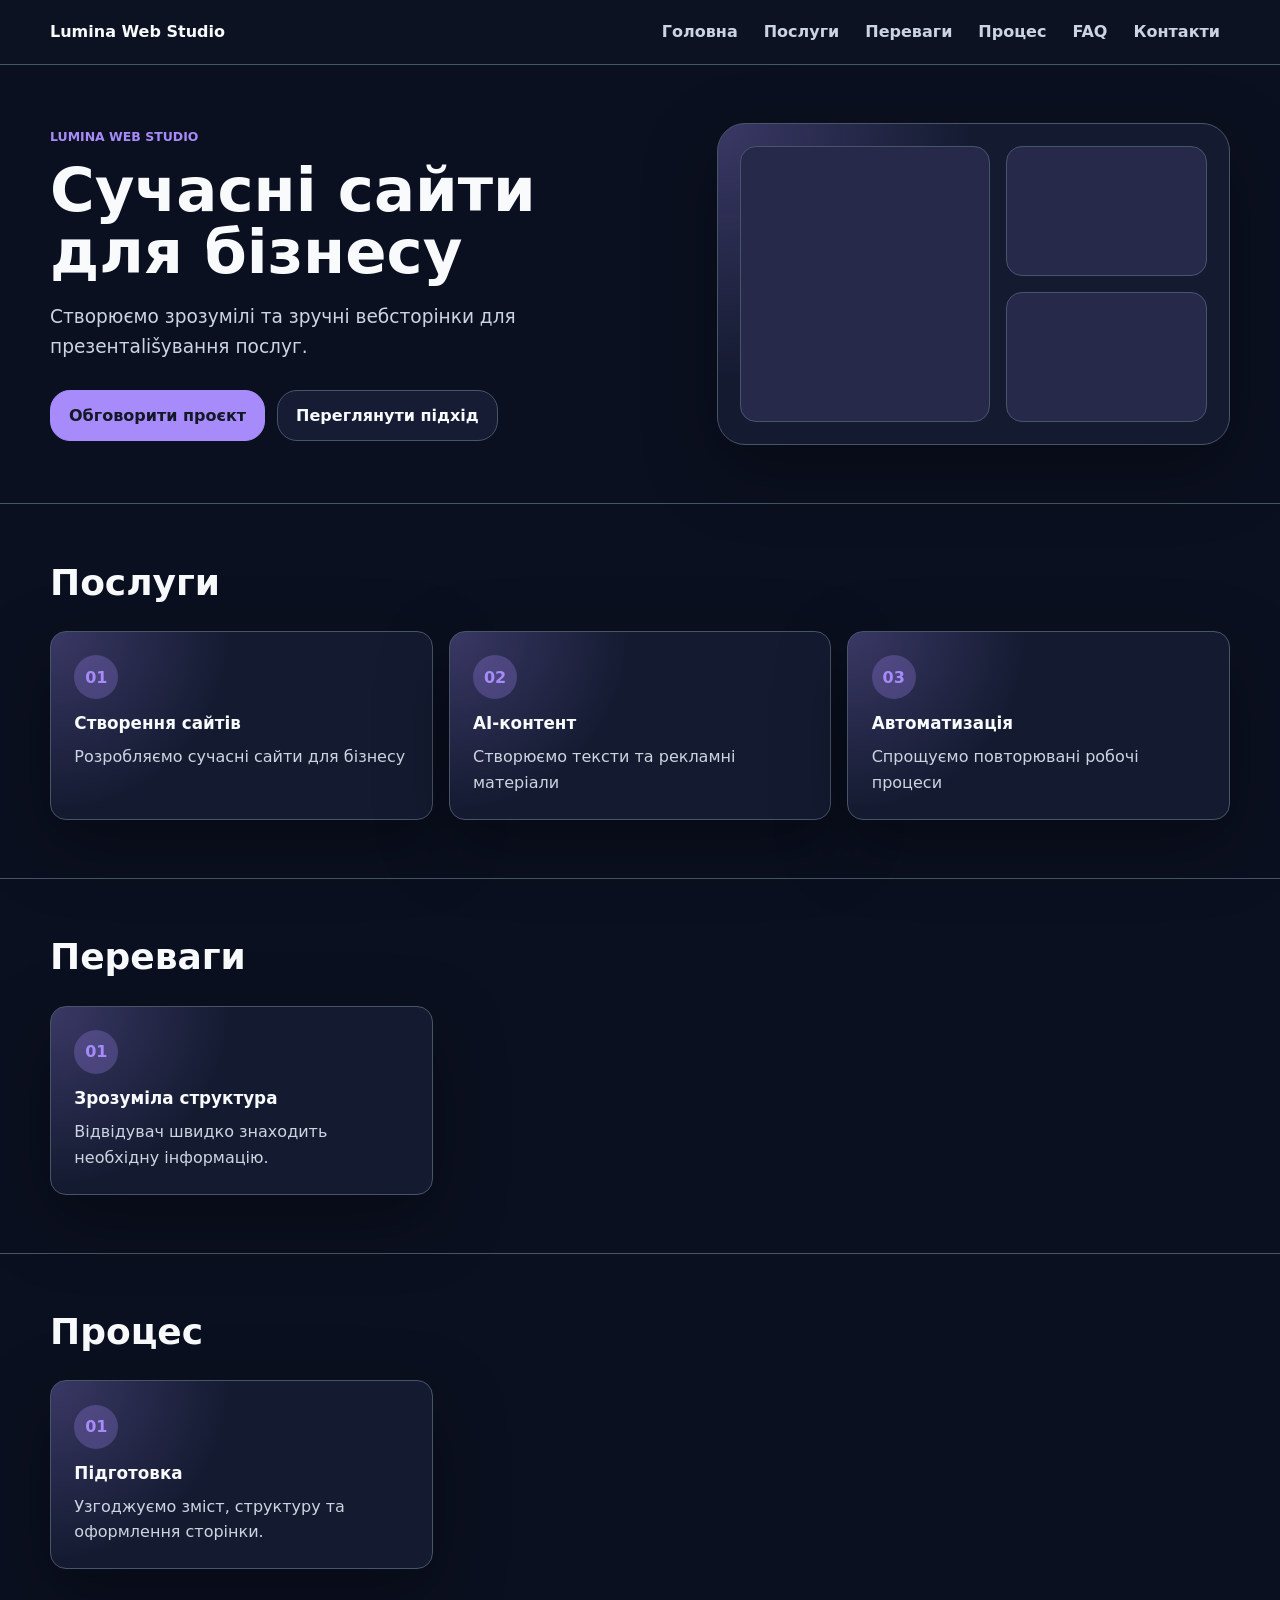
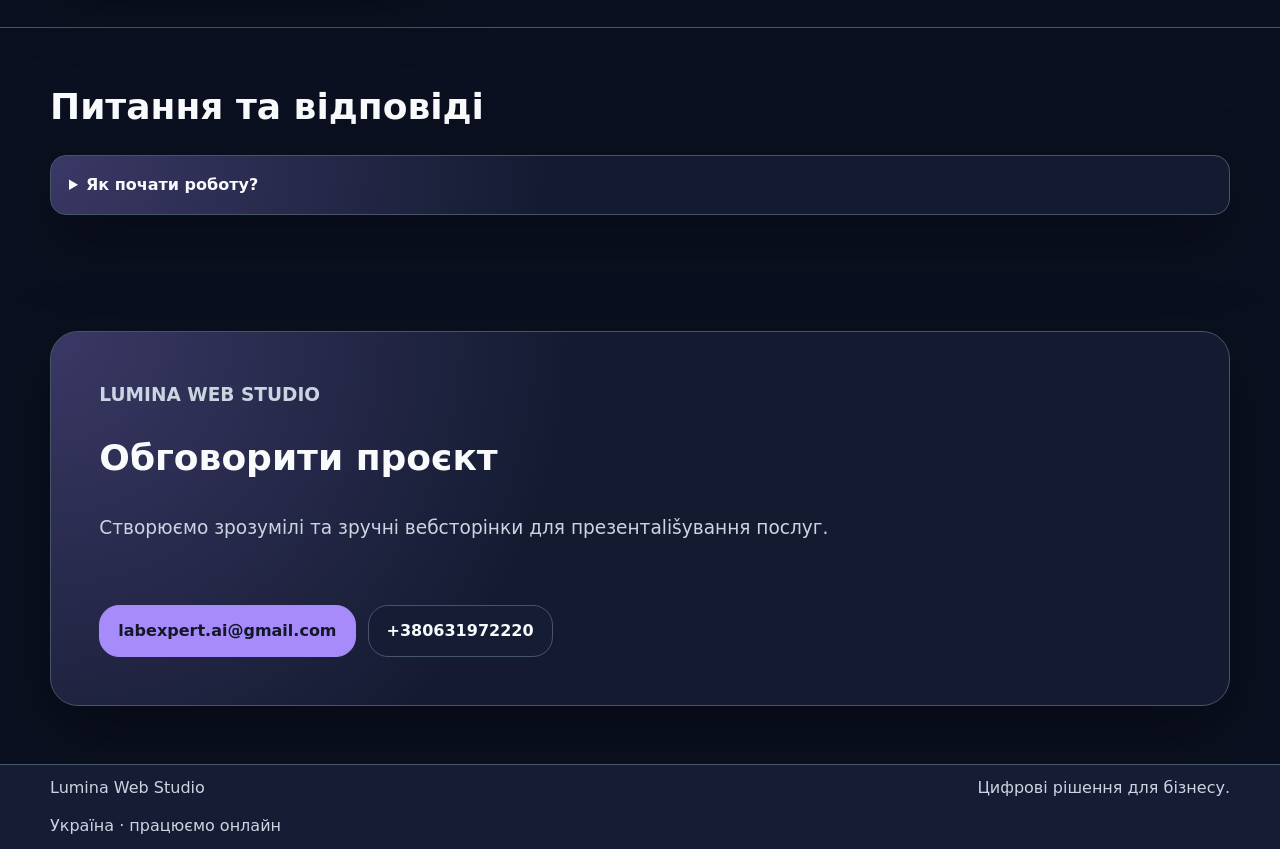
==== index.html @ 2fbd61cf "Add files via upload" ====
<!doctype html>
<html lang="uk" dir="ltr">
<head>
  <meta charset="utf-8">
  <meta name="viewport" content="width=device-width, initial-scale=1">
  <meta http-equiv="Content-Security-Policy" content="default-src 'self'; script-src 'none'; style-src 'self'; img-src 'self'; object-src 'none'; base-uri 'none'; form-action 'none'">
  <title>Сучасні сайти для бізнесу</title>
  <meta name="description" content="Створюємо зрозумілі та зручні вебсторінки для презентаlišування послуг.">
  <link rel="stylesheet" href="styles.css">
</head>
<body data-theme="studio">
  <a class="skip-link" href="#main-content">Перейти до основного вмісту</a>
  <header class="site-header">
    <div class="container header-layout">
      <a class="wordmark" href="#hero">Lumina Web Studio</a>
      <nav aria-label="Основна навігація">
        <ul class="nav-list">
          <li><a href="#hero">Головна</a></li>
          <li><a href="#value">Послуги</a></li>
          <li><a href="#benefits">Переваги</a></li>
          <li><a href="#process">Процес</a></li>
          <li><a href="#faq">FAQ</a></li>
          <li><a href="#final-cta">Контакти</a></li>
        </ul>
      </nav>
    </div>
  </header>
  <main id="main-content" class="page-main">
    <section id="hero" class="hero-section" aria-labelledby="hero-title">
      <div class="container hero-grid">
        <div>
          <p class="eyebrow">Lumina Web Studio</p>
          <h1 id="hero-title">Сучасні сайти для бізнесу</h1>
          <p class="hero-copy">Створюємо зрозумілі та зручні вебсторінки для презентаlišування послуг.</p>
          <div class="hero-actions">
            <a class="button button-primary" href="#final-cta">Обговорити проєкт</a>
            <a class="button button-secondary" href="#process">Переглянути підхід</a>
          </div>
        </div>
                <div class="hero-visual" aria-hidden="true">
          <div class="visual-frame">
            <span class="visual-block"></span>
            <span class="visual-stack">
              <span class="visual-block"></span>
              <span class="visual-block"></span>
            </span>
          </div>
        </div>
      </div>
    </section>
    <section id="value" class="section-band" aria-labelledby="value-title">
      <div class="container">
        <div class="section-head">
          <h2 id="value-title">Послуги</h2>
        </div>
        <div class="cards-grid">
          <article class="info-card">
            <span class="card-index">01</span>
            <h3>Створення сайтів</h3>
            <p>Розробляємо сучасні сайти для бізнесу</p>
          </article>
          <article class="info-card">
            <span class="card-index">02</span>
            <h3>AI-контент</h3>
            <p>Створюємо тексти та рекламні матеріали</p>
          </article>
          <article class="info-card">
            <span class="card-index">03</span>
            <h3>Автоматизація</h3>
            <p>Спрощуємо повторювані робочі процеси</p>
          </article>
        </div>
      </div>
    </section>
    <section id="benefits" class="section-band" aria-labelledby="benefits-title">
      <div class="container">
        <div class="section-head">
          <h2 id="benefits-title">Переваги</h2>
        </div>
        <div class="cards-grid">
          <article class="info-card">
            <span class="card-index">01</span>
            <h3>Зрозуміла структура</h3>
            <p>Відвідувач швидко знаходить необхідну інформацію.</p>
          </article>
        </div>
      </div>
    </section>
    <section id="process" class="section-band" aria-labelledby="process-title">
      <div class="container">
        <div class="section-head">
          <h2 id="process-title">Процес</h2>
        </div>
        <div class="process-grid">
          <article class="step-card" aria-label="Крок 1">
            <span class="step-index">01</span>
            <h3>Підготовка</h3>
            <p>Узгоджуємо зміст, структуру та оформлення сторінки.</p>
          </article>
        </div>
      </div>
    </section>
    <section id="faq" class="section-band" aria-labelledby="faq-title">
      <div class="container">
        <div class="section-head">
          <h2 id="faq-title">Питання та відповіді</h2>
        </div>
        <div class="faq-list">
          <details class="faq-item">
            <summary>Як почати роботу?</summary>
            <p>Зв’яжіться з нами та коротко опишіть своє завдання.</p>
          </details>
        </div>
      </div>
    </section>
    <section id="final-cta" class="cta-section" aria-labelledby="final-cta-title">
      <div class="container">
        <div class="cta-panel">
          <p class="eyebrow">Lumina Web Studio</p>
          <h2 id="final-cta-title">Обговорити проєкт</h2>
          <p>Створюємо зрозумілі та зручні вебсторінки для презентаlišування послуг.</p>
          <div class="cta-actions">
            <a class="button button-primary" href="mailto:labexpert.ai@gmail.com">labexpert.ai@gmail.com</a>
            <a class="button button-secondary" href="tel:+380631972220">+380631972220</a>
          </div>
        </div>
      </div>
    </section>
  </main>
  <footer class="site-footer">
    <div class="container footer-layout">
      <p>Lumina Web Studio</p>
      <p>Цифрові рішення для бізнесу.</p>
      <p>Україна · працюємо онлайн</p>
    </div>
  </footer>
</body>
</html>
---- styles.css ----
:root {
  --color-background: #0B1020;
  --color-surface: #151C33;
  --color-text: #F8FAFC;
  --color-muted: #CBD5E1;
  --color-primary: #A78BFA;
  --color-primary-contrast: #111827;
  --color-border: #475569;
  --color-focus: #FBBF24;
  --content-max-width: 1180px;
  --radius: 16px;
  --space-section: clamp(2.75rem, 2.2rem + 1.8vw, 4.75rem);
  --shadow-soft: 0 16px 42px rgba(15, 23, 42, 0.10);
  --hero-accent: color-mix(in srgb, var(--color-primary) 16%, transparent);
  color-scheme: dark;
}

* { box-sizing: border-box; }

html {
  scroll-behavior: smooth;
  overflow-x: hidden;
}

body {
  margin: 0;
  min-width: 320px;
  overflow-x: hidden;
  font-family: system-ui, -apple-system, Segoe UI, sans-serif;
  color: var(--color-text);
  background: var(--color-background);
  line-height: 1.6;
}

a { color: inherit; }

a:focus-visible,
button:focus-visible {
  outline: 3px solid var(--color-focus);
  outline-offset: 4px;
}

.container {
  width: min(100% - 32px, var(--content-max-width));
  margin-inline: auto;
}

.skip-link {
  position: absolute;
  z-index: 20;
  inset-block-start: 0;
  inset-inline-start: 16px;
  min-height: 44px;
  display: inline-flex;
  align-items: center;
  padding-inline: 14px;
  transform: translateY(-120%);
  border-radius: 0 0 var(--radius) var(--radius);
  background: var(--color-primary);
  color: var(--color-primary-contrast);
  font-weight: 700;
}

.skip-link:focus-visible { transform: translateY(0); }

.site-header {
  position: sticky;
  top: 0;
  z-index: 10;
  border-bottom: 1px solid var(--color-border);
  background: color-mix(in srgb, var(--color-background) 92%, var(--color-surface));
}

.header-layout,
.footer-layout {
  display: grid;
  gap: 12px;
  padding-block: 10px;
}

.wordmark {
  min-height: 44px;
  display: inline-flex;
  align-items: center;
  width: max-content;
  text-decoration: none;
  font-weight: 800;
}

.brand-logo {
  display: block;
  width: auto;
  max-width: 160px;
  height: auto;
  max-height: 48px;
  object-fit: contain;
}

.nav-list {
  display: flex;
  flex-wrap: wrap;
  gap: 6px;
  padding: 0;
  margin: 0;
  list-style: none;
}

.nav-list a {
  min-height: 44px;
  display: inline-flex;
  align-items: center;
  padding: 8px 10px;
  border-radius: calc(var(--radius) + 2px);
  text-decoration: none;
  color: var(--color-muted);
  font-weight: 650;
}

.nav-list a[aria-current="page"],
.nav-list a:hover {
  color: var(--color-text);
  background: var(--color-surface);
}

.page-main { display: block; }

.hero-section {
  padding-block: var(--space-section);
}

.hero-grid {
  display: grid;
  gap: clamp(2rem, 5vw, 4rem);
  align-items: center;
}

.eyebrow {
  margin: 0 0 12px;
  color: var(--color-primary);
  font-weight: 800;
  text-transform: uppercase;
  letter-spacing: 0;
  font-size: 0.78rem;
}

h1,
h2,
h3,
p { overflow-wrap: anywhere; }

h1 {
  max-width: min(920px, 18ch);
  margin: 0;
  font-size: clamp(2.55rem, 2.05rem + 2.2vw, 4.65rem);
  line-height: 1.02;
  letter-spacing: 0;
}

h2 {
  margin: 0;
  font-size: clamp(1.7rem, 1.45rem + 1vw, 2.6rem);
  line-height: 1.12;
  letter-spacing: 0;
}

h3 {
  margin: 0;
  font-size: 1.05rem;
  line-height: 1.25;
  letter-spacing: 0;
}

.hero-copy,
.section-intro,
.cta-panel p {
  max-width: 68ch;
  color: var(--color-muted);
  font-size: clamp(1rem, 0.96rem + 0.25vw, 1.16rem);
}

.hero-actions,
.cta-actions {
  display: flex;
  flex-wrap: wrap;
  gap: 12px;
  margin-top: 28px;
}

.button {
  min-height: 44px;
  display: inline-flex;
  align-items: center;
  justify-content: center;
  padding: 12px 18px;
  border: 1px solid var(--color-border);
  border-radius: calc(var(--radius) + 4px);
  text-decoration: none;
  font-weight: 800;
}

.button-primary {
  border-color: var(--color-primary);
  background: var(--color-primary);
  color: var(--color-primary-contrast);
}

.button-secondary {
  background: var(--color-surface);
  color: var(--color-text);
}

.hero-visual {
  min-height: 300px;
  border: 1px solid var(--color-border);
  border-radius: calc(var(--radius) + 12px);
  background:
    radial-gradient(circle at 20% 20%, var(--hero-accent), transparent 34%),
    linear-gradient(135deg, var(--color-surface), var(--color-background));
  box-shadow: var(--shadow-soft);
  padding: 22px;
}

.hero-media {
  margin: 0;
  min-height: 300px;
  overflow: hidden;
  border: 1px solid var(--color-border);
  border-radius: calc(var(--radius) + 12px);
  background: var(--color-surface);
  box-shadow: var(--shadow-soft);
}

.hero-image {
  display: block;
  width: 100%;
  height: 100%;
  min-height: 300px;
  aspect-ratio: 3 / 2;
  object-fit: cover;
}

.visual-frame {
  height: 100%;
  min-height: 276px;
  display: grid;
  grid-template-columns: 1fr 0.8fr;
  gap: 16px;
}

.visual-block {
  border-radius: var(--radius);
  border: 1px solid var(--color-border);
  background: color-mix(in srgb, var(--color-primary) 12%, var(--color-surface));
}

.visual-stack {
  display: grid;
  gap: 16px;
}

.section-band {
  padding-block: var(--space-section);
  border-top: 1px solid var(--color-border);
}

.section-head {
  display: grid;
  gap: 12px;
  margin-bottom: 28px;
}

.portfolio-grid {
  display: grid;
  grid-template-columns: 1fr;
  gap: 18px;
}

.portfolio-card {
  min-width: 0;
  overflow: hidden;
  border: 1px solid var(--color-border);
  border-radius: var(--radius);
  background: var(--color-surface);
  box-shadow: var(--shadow-soft);
  transition: transform 180ms ease, box-shadow 180ms ease;
}

.portfolio-card:hover {
  transform: translateY(-3px);
}

.portfolio-image {
  display: block;
  width: 100%;
  aspect-ratio: 4 / 3;
  height: auto;
  object-fit: cover;
  background: color-mix(in srgb, var(--color-primary) 8%, var(--color-surface));
}

.portfolio-body {
  min-height: 190px;
  display: flex;
  flex-direction: column;
  padding: clamp(1rem, 0.9rem + 0.7vw, 1.5rem);
}

.portfolio-category {
  margin: 0 0 8px;
  color: var(--color-primary);
  font-size: 0.82rem;
  font-weight: 800;
  text-transform: uppercase;
  letter-spacing: 0;
}

.portfolio-body p:last-child {
  margin: 10px 0 0;
  color: var(--color-muted);
}

.cards-grid,
.process-grid {
  display: grid;
  grid-template-columns: 1fr;
  gap: 16px;
}

.info-card,
.step-card {
  min-width: 0;
  border: 1px solid var(--color-border);
  border-radius: var(--radius);
  background: var(--color-surface);
  padding: clamp(1rem, 0.9rem + 0.7vw, 1.5rem);
  box-shadow: var(--shadow-soft);
}


.trust-strip {
  padding-block: 18px;
  border-top: 1px solid var(--color-border);
  border-bottom: 1px solid var(--color-border);
  background: color-mix(in srgb, var(--color-surface) 82%, var(--color-background));
}

.trust-list {
  display: grid;
  grid-template-columns: 1fr;
  gap: 12px;
  padding: 0;
  margin: 0;
  list-style: none;
}

.trust-list li {
  min-width: 0;
  padding: 14px 0;
}

.trust-list strong {
  display: block;
  font-size: 0.98rem;
}

.trust-list span {
  display: block;
  margin-top: 4px;
  color: var(--color-muted);
}

.card-index,
.step-index {
  display: inline-flex;
  min-width: 44px;
  min-height: 44px;
  align-items: center;
  justify-content: center;
  margin-bottom: 14px;
  border-radius: 999px;
  color: var(--color-primary);
  background: var(--hero-accent);
  font-weight: 900;
}

.info-card p,
.step-card p,
.faq-item p {
  margin: 10px 0 0;
  color: var(--color-muted);
}


.faq-list {
  display: grid;
  gap: 12px;
}

.faq-item {
  border: 1px solid var(--color-border);
  border-radius: var(--radius);
  background: var(--color-surface);
  padding: 0;
  box-shadow: var(--shadow-soft);
}

.faq-item summary {
  min-height: 52px;
  cursor: pointer;
  padding: 16px 18px;
  font-weight: 800;
}

.faq-item summary:focus-visible {
  outline: 3px solid var(--color-focus);
  outline-offset: 4px;
}

.faq-item p {
  padding: 0 18px 18px;
}

.cta-section {
  padding-block: var(--space-section);
}

.cta-panel {
  display: grid;
  gap: 16px;
  border: 1px solid var(--color-border);
  border-radius: calc(var(--radius) + 12px);
  background:
    linear-gradient(135deg, var(--color-surface), color-mix(in srgb, var(--color-primary) 10%, var(--color-surface)));
  padding: clamp(1.5rem, 1.1rem + 2.4vw, 3.5rem);
  box-shadow: var(--shadow-soft);
}

.site-footer {
  border-top: 1px solid var(--color-border);
  color: var(--color-muted);
  background: var(--color-surface);
}

.site-footer p { margin: 0; }

[data-theme="studio"] {
  --shadow-soft: 0 24px 70px rgba(0, 0, 0, 0.35);
  --hero-accent: color-mix(in srgb, var(--color-primary) 26%, transparent);
}

[data-theme="studio"] .site-header {
  background: color-mix(in srgb, var(--color-background) 84%, var(--color-surface));
}

[data-theme="studio"] .hero-visual,
[data-theme="studio"] .info-card,
[data-theme="studio"] .step-card,
[data-theme="studio"] .faq-item,
[data-theme="studio"] .cta-panel {
  background:
    radial-gradient(circle at top left, var(--hero-accent), transparent 42%),
    color-mix(in srgb, var(--color-surface) 88%, var(--color-background));
}

[data-theme="corporate"] {
  --shadow-soft: 0 12px 34px rgba(29, 78, 216, 0.10);
  --hero-accent: color-mix(in srgb, var(--color-primary) 12%, transparent);
}

@media (min-width: 768px) {
  .header-layout,
  .footer-layout {
    grid-template-columns: 1fr auto;
    align-items: center;
  }

  .trust-list {
    grid-template-columns: repeat(3, minmax(0, 1fr));
  }

  .cards-grid,
  .process-grid,
  .portfolio-grid {
    grid-template-columns: repeat(3, minmax(0, 1fr));
  }
}

@media (min-width: 1024px) {
  .hero-grid {
    grid-template-columns: minmax(0, 1.08fr) minmax(340px, 0.92fr);
  }
}

@media (prefers-reduced-motion: reduce) {
  *,
  *::before,
  *::after {
    scroll-behavior: auto !important;
    transition-duration: 0.001ms !important;
  }
}
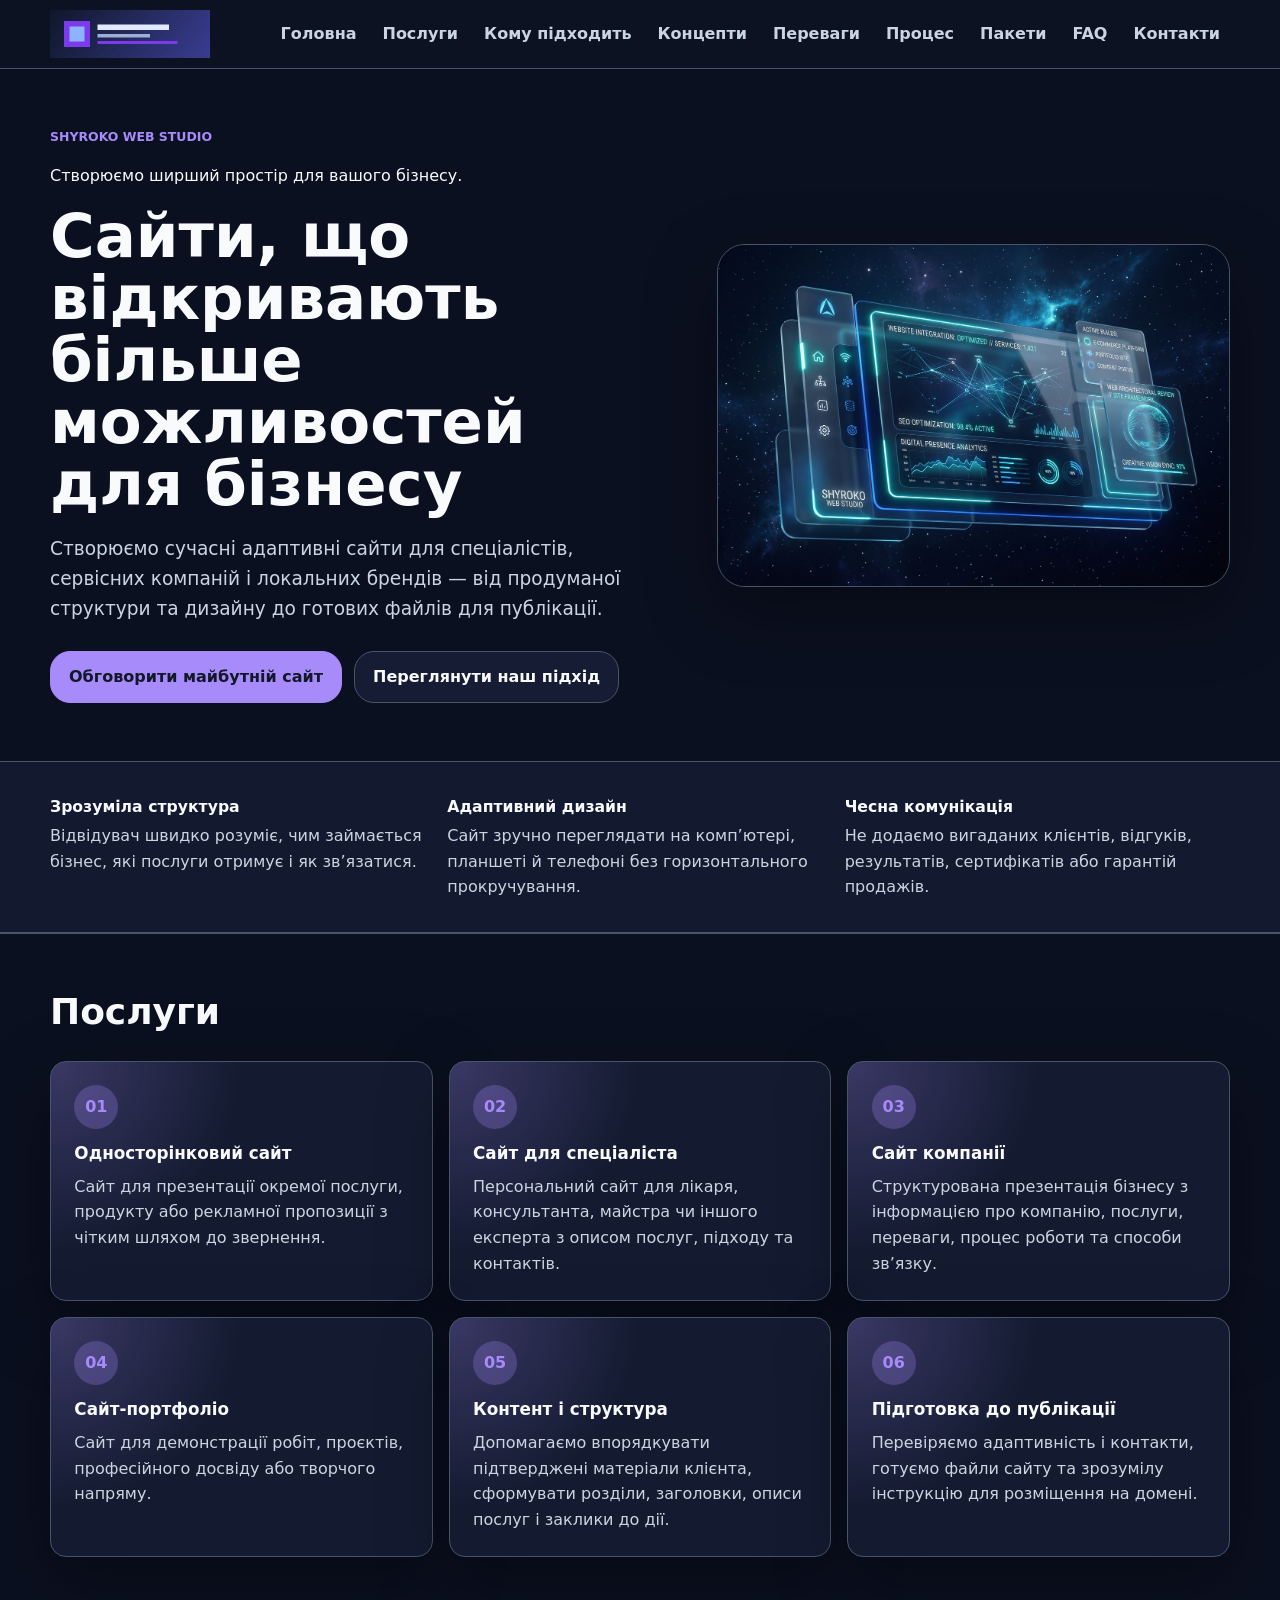
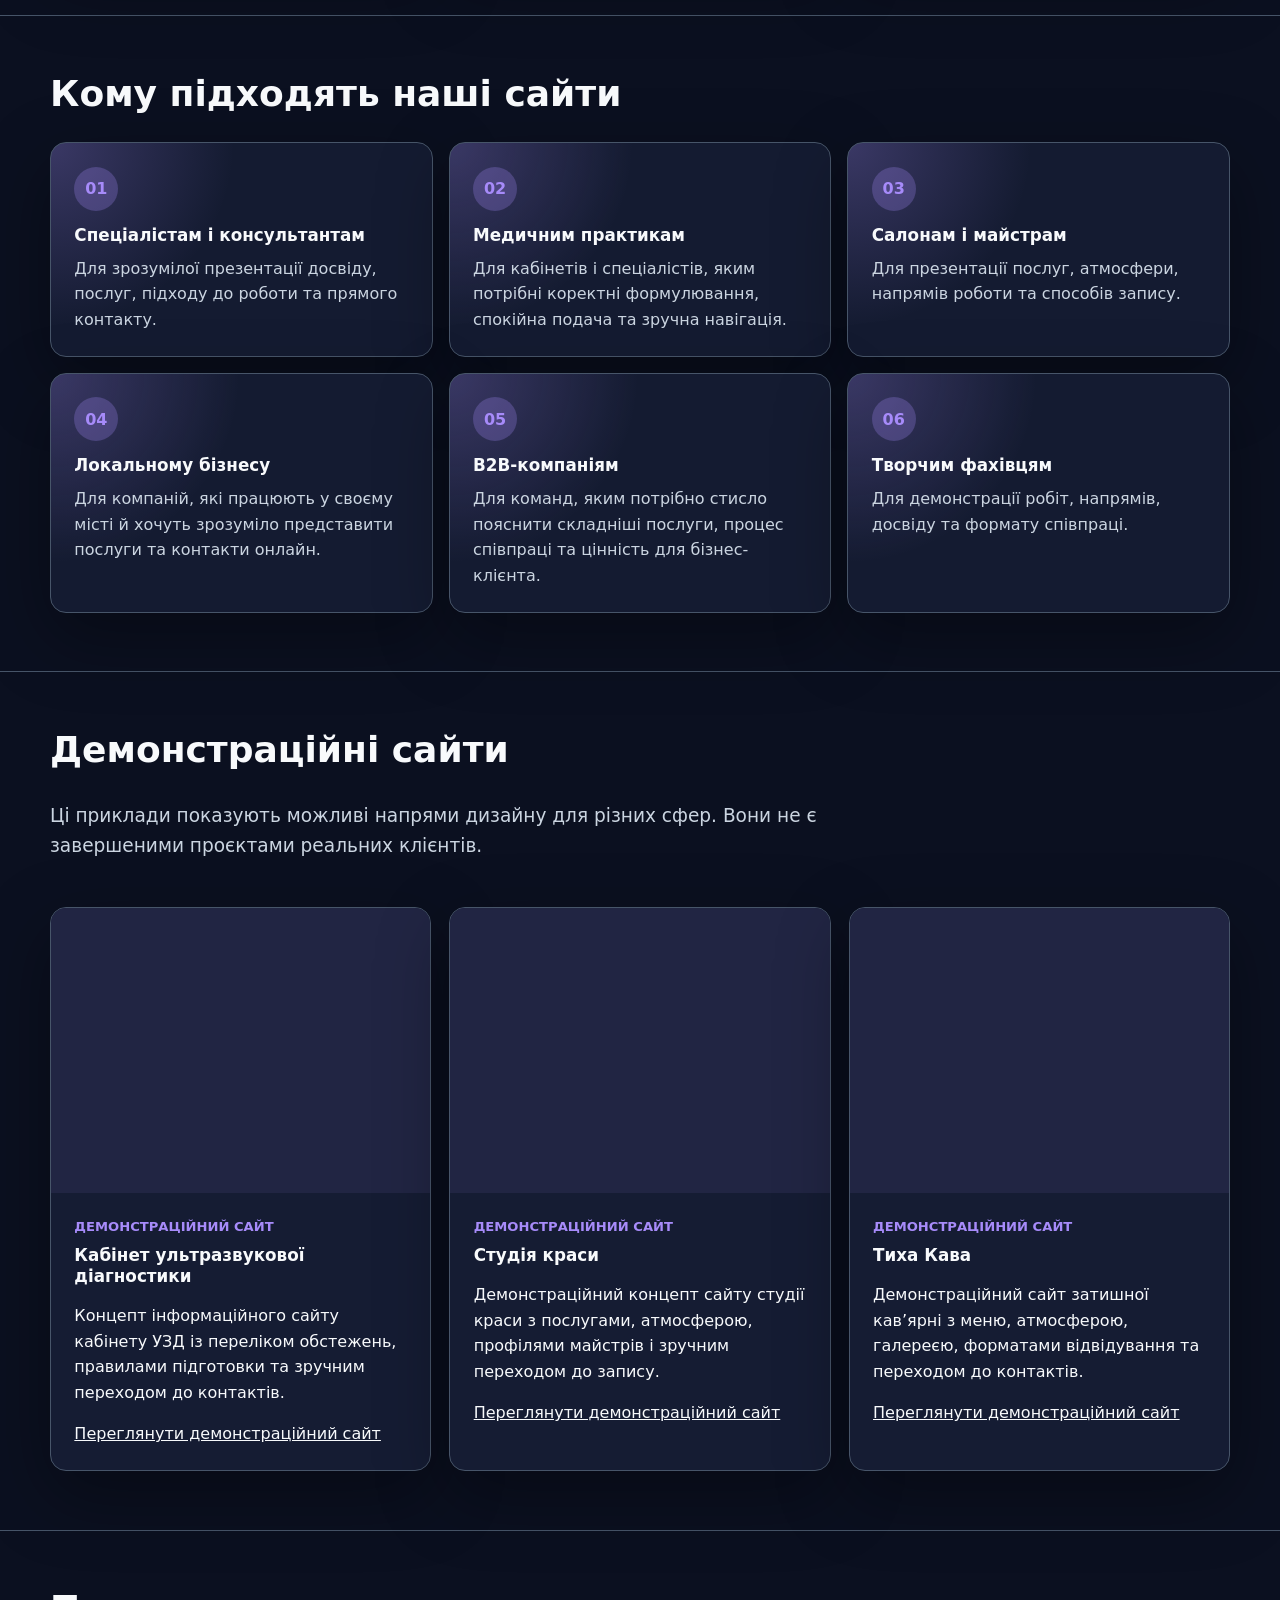
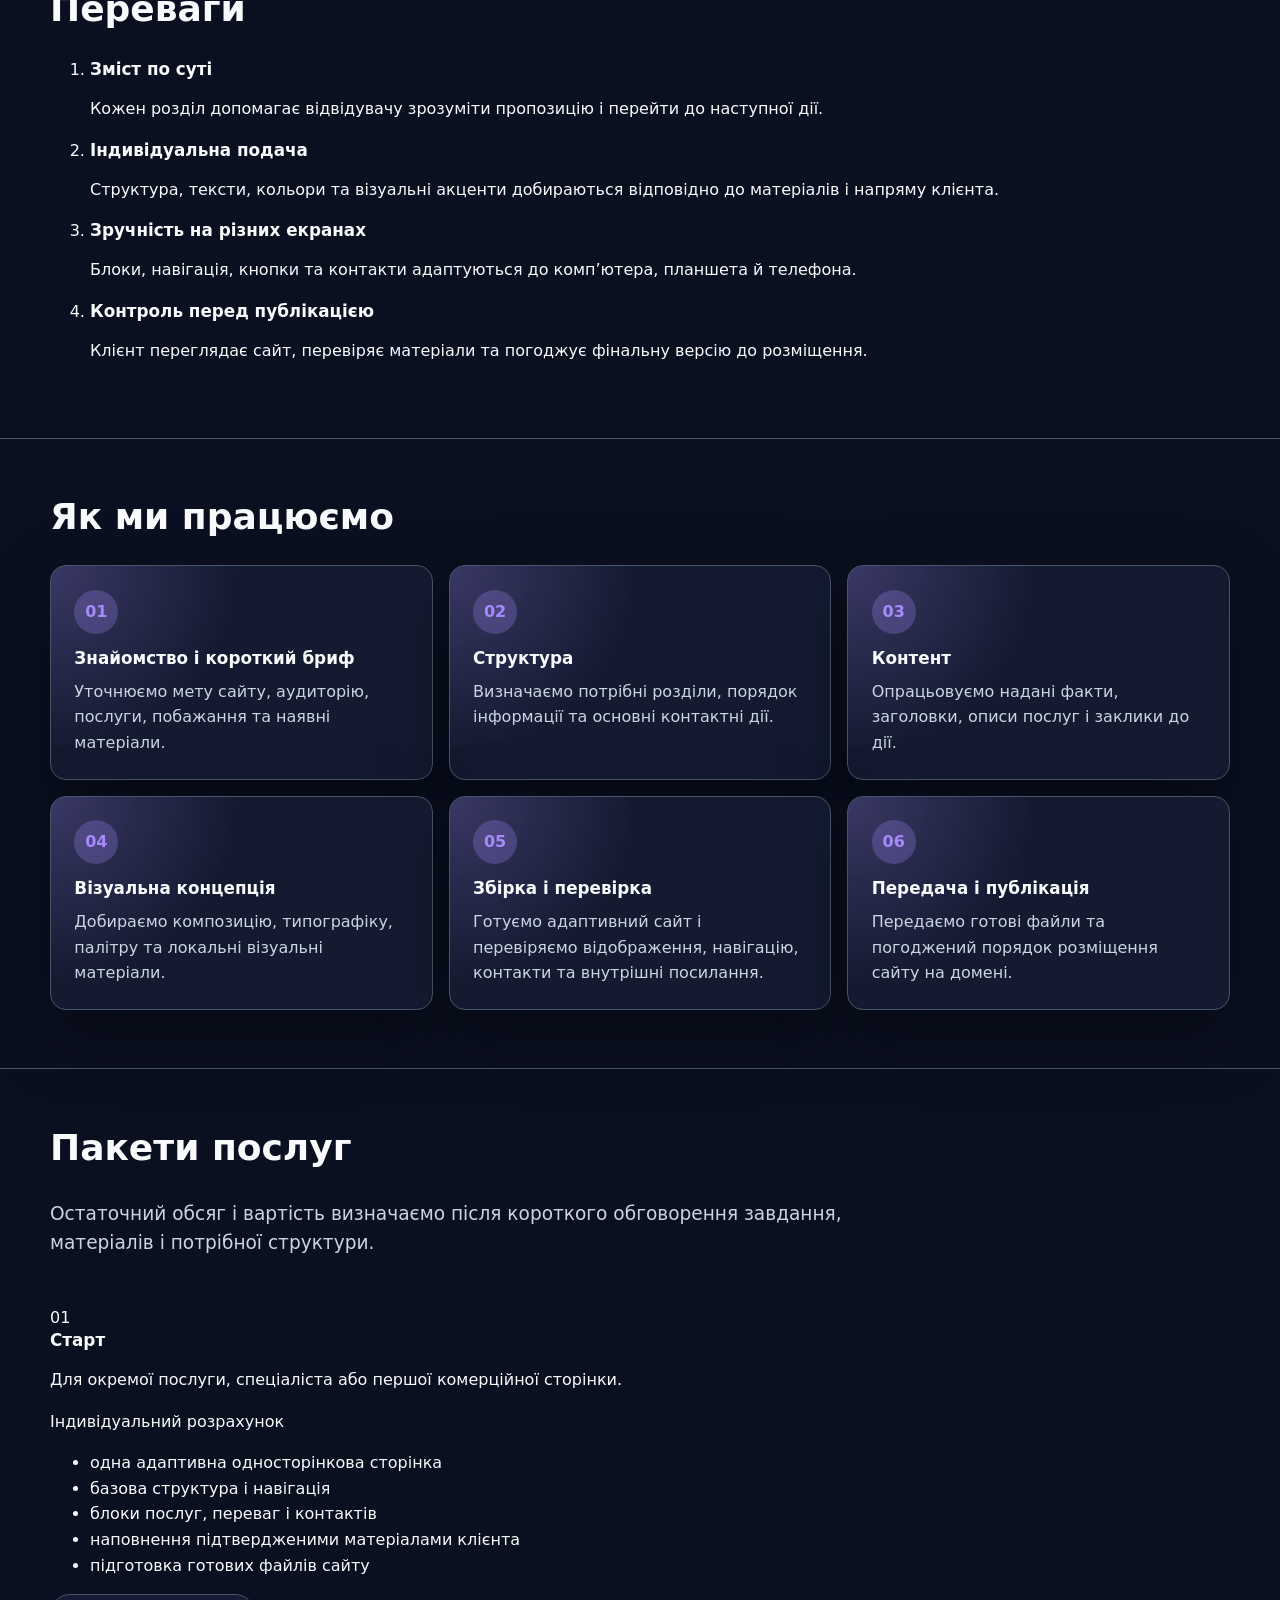
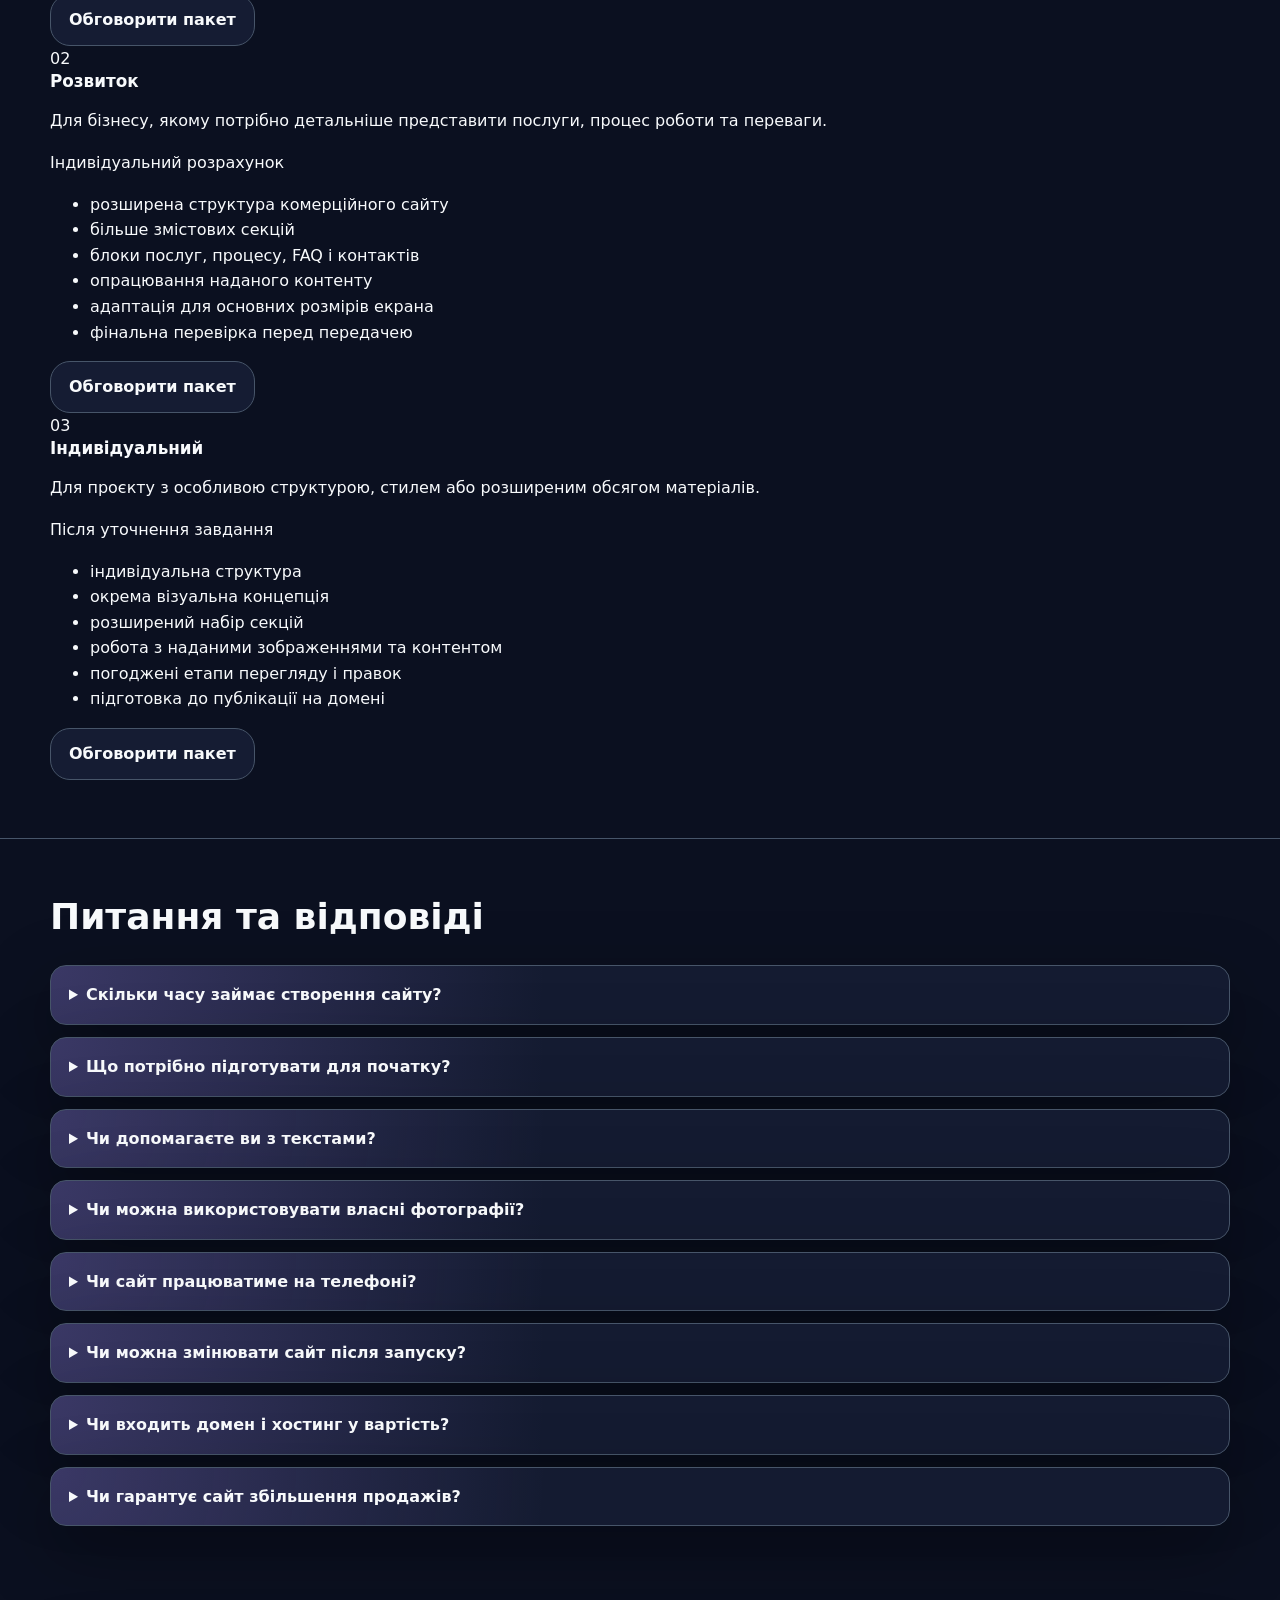
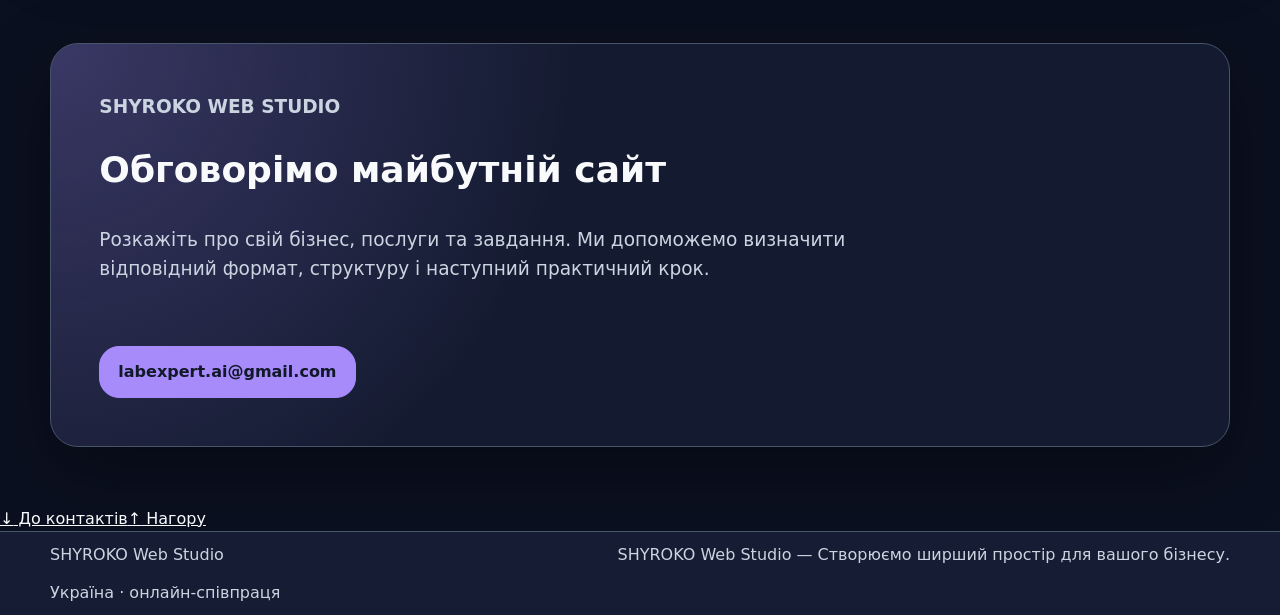
==== commit d80a9476: "Publish SHYROKO showcase with Tykha Kava demo" ====
--- a/index.html
+++ b/index.html
@@ -4,21 +4,24 @@
   <meta charset="utf-8">
   <meta name="viewport" content="width=device-width, initial-scale=1">
   <meta http-equiv="Content-Security-Policy" content="default-src 'self'; script-src 'none'; style-src 'self'; img-src 'self'; object-src 'none'; base-uri 'none'; form-action 'none'">
-  <title>Сучасні сайти для бізнесу</title>
-  <meta name="description" content="Створюємо зрозумілі та зручні вебсторінки для презентаlišування послуг.">
+  <title>Сайти, що відкривають більше можливостей для бізнесу</title>
+  <meta name="description" content="Створюємо сучасні адаптивні сайти для спеціалістів, сервісних компаній і локальних брендів — від продуманої структури та дизайну до готових файлів для публікації.">
   <link rel="stylesheet" href="styles.css">
 </head>
-<body data-theme="studio">
+<body data-theme="studio" data-showcase="lumina-commercial-showcase" class="motion-subtle">
   <a class="skip-link" href="#main-content">Перейти до основного вмісту</a>
   <header class="site-header">
     <div class="container header-layout">
-      <a class="wordmark" href="#hero">Lumina Web Studio</a>
+      <a class="wordmark" href="#hero"><img class="brand-logo" src="assets/asset-01.png" alt="SHYROKO Web Studio логотип" width="160" height="48" decoding="async"></a>
       <nav aria-label="Основна навігація">
         <ul class="nav-list">
           <li><a href="#hero">Головна</a></li>
           <li><a href="#value">Послуги</a></li>
+          <li><a href="#audience">Кому підходить</a></li>
+          <li><a href="#portfolio">Концепти</a></li>
           <li><a href="#benefits">Переваги</a></li>
           <li><a href="#process">Процес</a></li>
+          <li><a href="#packages">Пакети</a></li>
           <li><a href="#faq">FAQ</a></li>
           <li><a href="#final-cta">Контакти</a></li>
         </ul>
@@ -29,23 +32,36 @@
     <section id="hero" class="hero-section" aria-labelledby="hero-title">
       <div class="container hero-grid">
         <div>
-          <p class="eyebrow">Lumina Web Studio</p>
-          <h1 id="hero-title">Сучасні сайти для бізнесу</h1>
-          <p class="hero-copy">Створюємо зрозумілі та зручні вебсторінки для презентаlišування послуг.</p>
+          <p class="eyebrow">SHYROKO WEB STUDIO</p>
+          <p class="hero-tagline">Створюємо ширший простір для вашого бізнесу.</p>
+          <h1 id="hero-title">Сайти, що відкривають більше можливостей для бізнесу</h1>
+          <p class="hero-copy">Створюємо сучасні адаптивні сайти для спеціалістів, сервісних компаній і локальних брендів — від продуманої структури та дизайну до готових файлів для публікації.</p>
           <div class="hero-actions">
-            <a class="button button-primary" href="#final-cta">Обговорити проєкт</a>
-            <a class="button button-secondary" href="#process">Переглянути підхід</a>
+            <a class="button button-primary" href="#final-cta">Обговорити майбутній сайт</a>
+            <a class="button button-secondary" href="#process">Переглянути наш підхід</a>
           </div>
         </div>
-                <div class="hero-visual" aria-hidden="true">
-          <div class="visual-frame">
-            <span class="visual-block"></span>
-            <span class="visual-stack">
-              <span class="visual-block"></span>
-              <span class="visual-block"></span>
-            </span>
-          </div>
-        </div>
+                <figure class="hero-media">
+          <img class="hero-image" src="assets/asset-02.jpg" alt="SHYROKO Web Studio — створення сучасних сайтів для різних напрямів бізнесу" width="1200" height="800" decoding="async">
+        </figure>
+      </div>
+    </section>
+    <section class="trust-strip" aria-label="Короткі переваги">
+      <div class="container">
+        <ul class="trust-list">
+          <li>
+            <strong>Зрозуміла структура</strong>
+            <span>Відвідувач швидко розуміє, чим займається бізнес, які послуги отримує і як зв’язатися.</span>
+          </li>
+          <li>
+            <strong>Адаптивний дизайн</strong>
+            <span>Сайт зручно переглядати на комп’ютері, планшеті й телефоні без горизонтального прокручування.</span>
+          </li>
+          <li>
+            <strong>Чесна комунікація</strong>
+            <span>Не додаємо вигаданих клієнтів, відгуків, результатів, сертифікатів або гарантій продажів.</span>
+          </li>
+        </ul>
       </div>
     </section>
     <section id="value" class="section-band" aria-labelledby="value-title">
@@ -56,46 +72,239 @@
         <div class="cards-grid">
           <article class="info-card">
             <span class="card-index">01</span>
-            <h3>Створення сайтів</h3>
-            <p>Розробляємо сучасні сайти для бізнесу</p>
+            <h3>Односторінковий сайт</h3>
+            <p>Сайт для презентації окремої послуги, продукту або рекламної пропозиції з чітким шляхом до звернення.</p>
           </article>
           <article class="info-card">
             <span class="card-index">02</span>
-            <h3>AI-контент</h3>
-            <p>Створюємо тексти та рекламні матеріали</p>
+            <h3>Сайт для спеціаліста</h3>
+            <p>Персональний сайт для лікаря, консультанта, майстра чи іншого експерта з описом послуг, підходу та контактів.</p>
           </article>
           <article class="info-card">
             <span class="card-index">03</span>
-            <h3>Автоматизація</h3>
-            <p>Спрощуємо повторювані робочі процеси</p>
+            <h3>Сайт компанії</h3>
+            <p>Структурована презентація бізнесу з інформацією про компанію, послуги, переваги, процес роботи та способи зв’язку.</p>
+          </article>
+          <article class="info-card">
+            <span class="card-index">04</span>
+            <h3>Сайт-портфоліо</h3>
+            <p>Сайт для демонстрації робіт, проєктів, професійного досвіду або творчого напряму.</p>
+          </article>
+          <article class="info-card">
+            <span class="card-index">05</span>
+            <h3>Контент і структура</h3>
+            <p>Допомагаємо впорядкувати підтверджені матеріали клієнта, сформувати розділи, заголовки, описи послуг і заклики до дії.</p>
+          </article>
+          <article class="info-card">
+            <span class="card-index">06</span>
+            <h3>Підготовка до публікації</h3>
+            <p>Перевіряємо адаптивність і контакти, готуємо файли сайту та зрозумілу інструкцію для розміщення на домені.</p>
+          </article>
+        </div>
+      </div>
+    </section>
+    <section id="audience" class="section-band" aria-labelledby="audience-title">
+      <div class="container">
+        <div class="section-head">
+          <h2 id="audience-title">Кому підходять наші сайти</h2>
+        </div>
+        <div class="cards-grid">
+          <article class="info-card">
+            <span class="card-index">01</span>
+            <h3>Спеціалістам і консультантам</h3>
+            <p>Для зрозумілої презентації досвіду, послуг, підходу до роботи та прямого контакту.</p>
+          </article>
+          <article class="info-card">
+            <span class="card-index">02</span>
+            <h3>Медичним практикам</h3>
+            <p>Для кабінетів і спеціалістів, яким потрібні коректні формулювання, спокійна подача та зручна навігація.</p>
+          </article>
+          <article class="info-card">
+            <span class="card-index">03</span>
+            <h3>Салонам і майстрам</h3>
+            <p>Для презентації послуг, атмосфери, напрямів роботи та способів запису.</p>
+          </article>
+          <article class="info-card">
+            <span class="card-index">04</span>
+            <h3>Локальному бізнесу</h3>
+            <p>Для компаній, які працюють у своєму місті й хочуть зрозуміло представити послуги та контакти онлайн.</p>
+          </article>
+          <article class="info-card">
+            <span class="card-index">05</span>
+            <h3>B2B-компаніям</h3>
+            <p>Для команд, яким потрібно стисло пояснити складніші послуги, процес співпраці та цінність для бізнес-клієнта.</p>
+          </article>
+          <article class="info-card">
+            <span class="card-index">06</span>
+            <h3>Творчим фахівцям</h3>
+            <p>Для демонстрації робіт, напрямів, досвіду та формату співпраці.</p>
+          </article>
+        </div>
+      </div>
+    </section>
+    <section id="portfolio" class="section-band" aria-labelledby="portfolio-title">
+      <div class="container">
+        <div class="section-head">
+          <h2 id="portfolio-title">Демонстраційні сайти</h2>
+          <p class="section-intro">Ці приклади показують можливі напрями дизайну для різних сфер. Вони не є завершеними проєктами реальних клієнтів.</p>
+        </div>
+        <div class="portfolio-grid">
+          <article class="portfolio-card portfolio-card-wide">
+            <img class="portfolio-image" src="assets/asset-06.png" alt="Демонстраційний сайт кабінету ультразвукової діагностики" width="800" height="600" loading="lazy" decoding="async">
+            <div class="portfolio-body">
+            <p class="portfolio-category">Демонстраційний сайт</p>
+              <h3>Кабінет ультразвукової діагностики</h3>
+              <p>Концепт інформаційного сайту кабінету УЗД із переліком обстежень, правилами підготовки та зручним переходом до контактів.</p>
+              <a class="portfolio-link" href="ultrasound-clinic/">Переглянути демонстраційний сайт</a>
+            </div>
+          </article>
+          <article class="portfolio-card portfolio-card-wide">
+            <img class="portfolio-image" src="assets/asset-07.png" alt="Демонстраційний сайт студії краси" width="800" height="600" loading="lazy" decoding="async">
+            <div class="portfolio-body">
+            <p class="portfolio-category">Демонстраційний сайт</p>
+              <h3>Студія краси</h3>
+              <p>Демонстраційний концепт сайту студії краси з послугами, атмосферою, профілями майстрів і зручним переходом до запису.</p>
+              <a class="portfolio-link" href="beauty-salon/">Переглянути демонстраційний сайт</a>
+            </div>
+          </article>
+          <article class="portfolio-card portfolio-card-wide">
+            <img class="portfolio-image" src="assets/asset-08.png" alt="Інтер’єр сучасної кав’ярні Тиха Кава" width="800" height="600" loading="lazy" decoding="async">
+            <div class="portfolio-body">
+            <p class="portfolio-category">Демонстраційний сайт</p>
+              <h3>Тиха Кава</h3>
+              <p>Демонстраційний сайт затишної кав’ярні з меню, атмосферою, галереєю, форматами відвідування та переходом до контактів.</p>
+              <a class="portfolio-link" href="coffee-shop/">Переглянути демонстраційний сайт</a>
+            </div>
           </article>
         </div>
       </div>
     </section>
     <section id="benefits" class="section-band" aria-labelledby="benefits-title">
-      <div class="container">
+      <div class="container benefits-layout">
         <div class="section-head">
           <h2 id="benefits-title">Переваги</h2>
         </div>
-        <div class="cards-grid">
-          <article class="info-card">
-            <span class="card-index">01</span>
-            <h3>Зрозуміла структура</h3>
-            <p>Відвідувач швидко знаходить необхідну інформацію.</p>
-          </article>
-        </div>
+        <ol class="benefits-list">
+          <li class="benefit-item">
+            <span class="benefit-mark" aria-hidden="true"></span>
+            <div>
+              <h3>Зміст по суті</h3>
+              <p>Кожен розділ допомагає відвідувачу зрозуміти пропозицію і перейти до наступної дії.</p>
+            </div>
+          </li>
+          <li class="benefit-item">
+            <span class="benefit-mark" aria-hidden="true"></span>
+            <div>
+              <h3>Індивідуальна подача</h3>
+              <p>Структура, тексти, кольори та візуальні акценти добираються відповідно до матеріалів і напряму клієнта.</p>
+            </div>
+          </li>
+          <li class="benefit-item">
+            <span class="benefit-mark" aria-hidden="true"></span>
+            <div>
+              <h3>Зручність на різних екранах</h3>
+              <p>Блоки, навігація, кнопки та контакти адаптуються до комп’ютера, планшета й телефона.</p>
+            </div>
+          </li>
+          <li class="benefit-item">
+            <span class="benefit-mark" aria-hidden="true"></span>
+            <div>
+              <h3>Контроль перед публікацією</h3>
+              <p>Клієнт переглядає сайт, перевіряє матеріали та погоджує фінальну версію до розміщення.</p>
+            </div>
+          </li>
+        </ol>
       </div>
     </section>
     <section id="process" class="section-band" aria-labelledby="process-title">
       <div class="container">
         <div class="section-head">
-          <h2 id="process-title">Процес</h2>
+          <h2 id="process-title">Як ми працюємо</h2>
         </div>
         <div class="process-grid">
           <article class="step-card" aria-label="Крок 1">
             <span class="step-index">01</span>
-            <h3>Підготовка</h3>
-            <p>Узгоджуємо зміст, структуру та оформлення сторінки.</p>
+            <h3>Знайомство і короткий бриф</h3>
+            <p>Уточнюємо мету сайту, аудиторію, послуги, побажання та наявні матеріали.</p>
+          </article>
+          <article class="step-card" aria-label="Крок 2">
+            <span class="step-index">02</span>
+            <h3>Структура</h3>
+            <p>Визначаємо потрібні розділи, порядок інформації та основні контактні дії.</p>
+          </article>
+          <article class="step-card" aria-label="Крок 3">
+            <span class="step-index">03</span>
+            <h3>Контент</h3>
+            <p>Опрацьовуємо надані факти, заголовки, описи послуг і заклики до дії.</p>
+          </article>
+          <article class="step-card" aria-label="Крок 4">
+            <span class="step-index">04</span>
+            <h3>Візуальна концепція</h3>
+            <p>Добираємо композицію, типографіку, палітру та локальні візуальні матеріали.</p>
+          </article>
+          <article class="step-card" aria-label="Крок 5">
+            <span class="step-index">05</span>
+            <h3>Збірка і перевірка</h3>
+            <p>Готуємо адаптивний сайт і перевіряємо відображення, навігацію, контакти та внутрішні посилання.</p>
+          </article>
+          <article class="step-card" aria-label="Крок 6">
+            <span class="step-index">06</span>
+            <h3>Передача і публікація</h3>
+            <p>Передаємо готові файли та погоджений порядок розміщення сайту на домені.</p>
+          </article>
+        </div>
+      </div>
+    </section>
+    <section id="packages" class="section-band" aria-labelledby="packages-title">
+      <div class="container">
+        <div class="section-head packages-head">
+          <h2 id="packages-title">Пакети послуг</h2>
+          <p class="section-intro">Остаточний обсяг і вартість визначаємо після короткого обговорення завдання, матеріалів і потрібної структури.</p>
+        </div>
+        <div class="packages-grid">
+          <article class="package-card">
+            <div class="package-topline">01</div>
+            <h3>Старт</h3>
+            <p>Для окремої послуги, спеціаліста або першої комерційної сторінки.</p>
+            <p class="package-price">Індивідуальний розрахунок</p>
+            <ul class="package-features">
+              <li>одна адаптивна односторінкова сторінка</li>
+              <li>базова структура і навігація</li>
+              <li>блоки послуг, переваг і контактів</li>
+              <li>наповнення підтвердженими матеріалами клієнта</li>
+              <li>підготовка готових файлів сайту</li>
+            </ul>
+            <a class="button button-secondary package-cta" href="#final-cta">Обговорити пакет</a>
+          </article>
+          <article class="package-card">
+            <div class="package-topline">02</div>
+            <h3>Розвиток</h3>
+            <p>Для бізнесу, якому потрібно детальніше представити послуги, процес роботи та переваги.</p>
+            <p class="package-price">Індивідуальний розрахунок</p>
+            <ul class="package-features">
+              <li>розширена структура комерційного сайту</li>
+              <li>більше змістових секцій</li>
+              <li>блоки послуг, процесу, FAQ і контактів</li>
+              <li>опрацювання наданого контенту</li>
+              <li>адаптація для основних розмірів екрана</li>
+              <li>фінальна перевірка перед передачею</li>
+            </ul>
+            <a class="button button-secondary package-cta" href="#final-cta">Обговорити пакет</a>
+          </article>
+          <article class="package-card">
+            <div class="package-topline">03</div>
+            <h3>Індивідуальний</h3>
+            <p>Для проєкту з особливою структурою, стилем або розширеним обсягом матеріалів.</p>
+            <p class="package-price">Після уточнення завдання</p>
+            <ul class="package-features">
+              <li>індивідуальна структура</li>
+              <li>окрема візуальна концепція</li>
+              <li>розширений набір секцій</li>
+              <li>робота з наданими зображеннями та контентом</li>
+              <li>погоджені етапи перегляду і правок</li>
+              <li>підготовка до публікації на домені</li>
+            </ul>
+            <a class="button button-secondary package-cta" href="#final-cta">Обговорити пакет</a>
           </article>
         </div>
       </div>
@@ -107,8 +316,36 @@
         </div>
         <div class="faq-list">
           <details class="faq-item">
-            <summary>Як почати роботу?</summary>
-            <p>Зв’яжіться з нами та коротко опишіть своє завдання.</p>
+            <summary>Скільки часу займає створення сайту?</summary>
+            <p>Термін залежить від типу сайту, обсягу матеріалів і кількості погоджених правок. Після короткого брифу визначаємо реалістичний план роботи.</p>
+          </details>
+          <details class="faq-item">
+            <summary>Що потрібно підготувати для початку?</summary>
+            <p>Опис бізнесу та послуг, актуальні контакти, логотип за наявності, фотографії або інші матеріали, а також приклади стилю, який вам подобається.</p>
+          </details>
+          <details class="faq-item">
+            <summary>Чи допомагаєте ви з текстами?</summary>
+            <p>Допомагаємо структурувати надану інформацію, підготувати заголовки й зрозумілі описи. Усі факти про бізнес перед публікацією підтверджує власник.</p>
+          </details>
+          <details class="faq-item">
+            <summary>Чи можна використовувати власні фотографії?</summary>
+            <p>Так. Використовуємо матеріали, надані клієнтом, якщо він має право на їх публікацію та вони мають достатню якість.</p>
+          </details>
+          <details class="faq-item">
+            <summary>Чи сайт працюватиме на телефоні?</summary>
+            <p>Так. Сторінки створюються з адаптивним компонуванням для комп’ютерів, планшетів і телефонів.</p>
+          </details>
+          <details class="faq-item">
+            <summary>Чи можна змінювати сайт після запуску?</summary>
+            <p>Так. Подальші зміни, нові розділи або оновлення контенту можна погодити окремо.</p>
+          </details>
+          <details class="faq-item">
+            <summary>Чи входить домен і хостинг у вартість?</summary>
+            <p>Домен і хостинг узгоджуються окремо. Допомагаємо підготувати сайт до публікації та пояснюємо порядок його розміщення.</p>
+          </details>
+          <details class="faq-item">
+            <summary>Чи гарантує сайт збільшення продажів?</summary>
+            <p>Ні. Сайт допомагає професійно представити бізнес і спростити звернення, але результат також залежить від пропозиції, реклами, попиту та роботи самого бізнесу.</p>
           </details>
         </div>
       </div>
@@ -116,22 +353,22 @@
     <section id="final-cta" class="cta-section" aria-labelledby="final-cta-title">
       <div class="container">
         <div class="cta-panel">
-          <p class="eyebrow">Lumina Web Studio</p>
-          <h2 id="final-cta-title">Обговорити проєкт</h2>
-          <p>Створюємо зрозумілі та зручні вебсторінки для презентаlišування послуг.</p>
+          <p class="eyebrow">SHYROKO WEB STUDIO</p>
+          <h2 id="final-cta-title">Обговорімо майбутній сайт</h2>
+          <p>Розкажіть про свій бізнес, послуги та завдання. Ми допоможемо визначити відповідний формат, структуру і наступний практичний крок.</p>
           <div class="cta-actions">
             <a class="button button-primary" href="mailto:labexpert.ai@gmail.com">labexpert.ai@gmail.com</a>
-            <a class="button button-secondary" href="tel:+380631972220">+380631972220</a>
           </div>
         </div>
       </div>
     </section>
   </main>
+  <nav class="floating-page-nav" aria-label="Навігація сторінкою"><a class="page-jump" href="#final-cta" aria-label="Перейти до контактів"><span aria-hidden="true">↓</span><span class="page-jump-label"> До контактів</span></a><a class="back-to-top" href="#hero" aria-label="Повернутися нагору"><span aria-hidden="true">↑</span><span class="back-to-top-label"> Нагору</span></a></nav>
   <footer class="site-footer">
     <div class="container footer-layout">
-      <p>Lumina Web Studio</p>
-      <p>Цифрові рішення для бізнесу.</p>
-      <p>Україна · працюємо онлайн</p>
+      <p>SHYROKO Web Studio</p>
+      <p>SHYROKO Web Studio — Створюємо ширший простір для вашого бізнесу.</p>
+      <p>Україна · онлайн-співпраця</p>
     </div>
   </footer>
 </body>
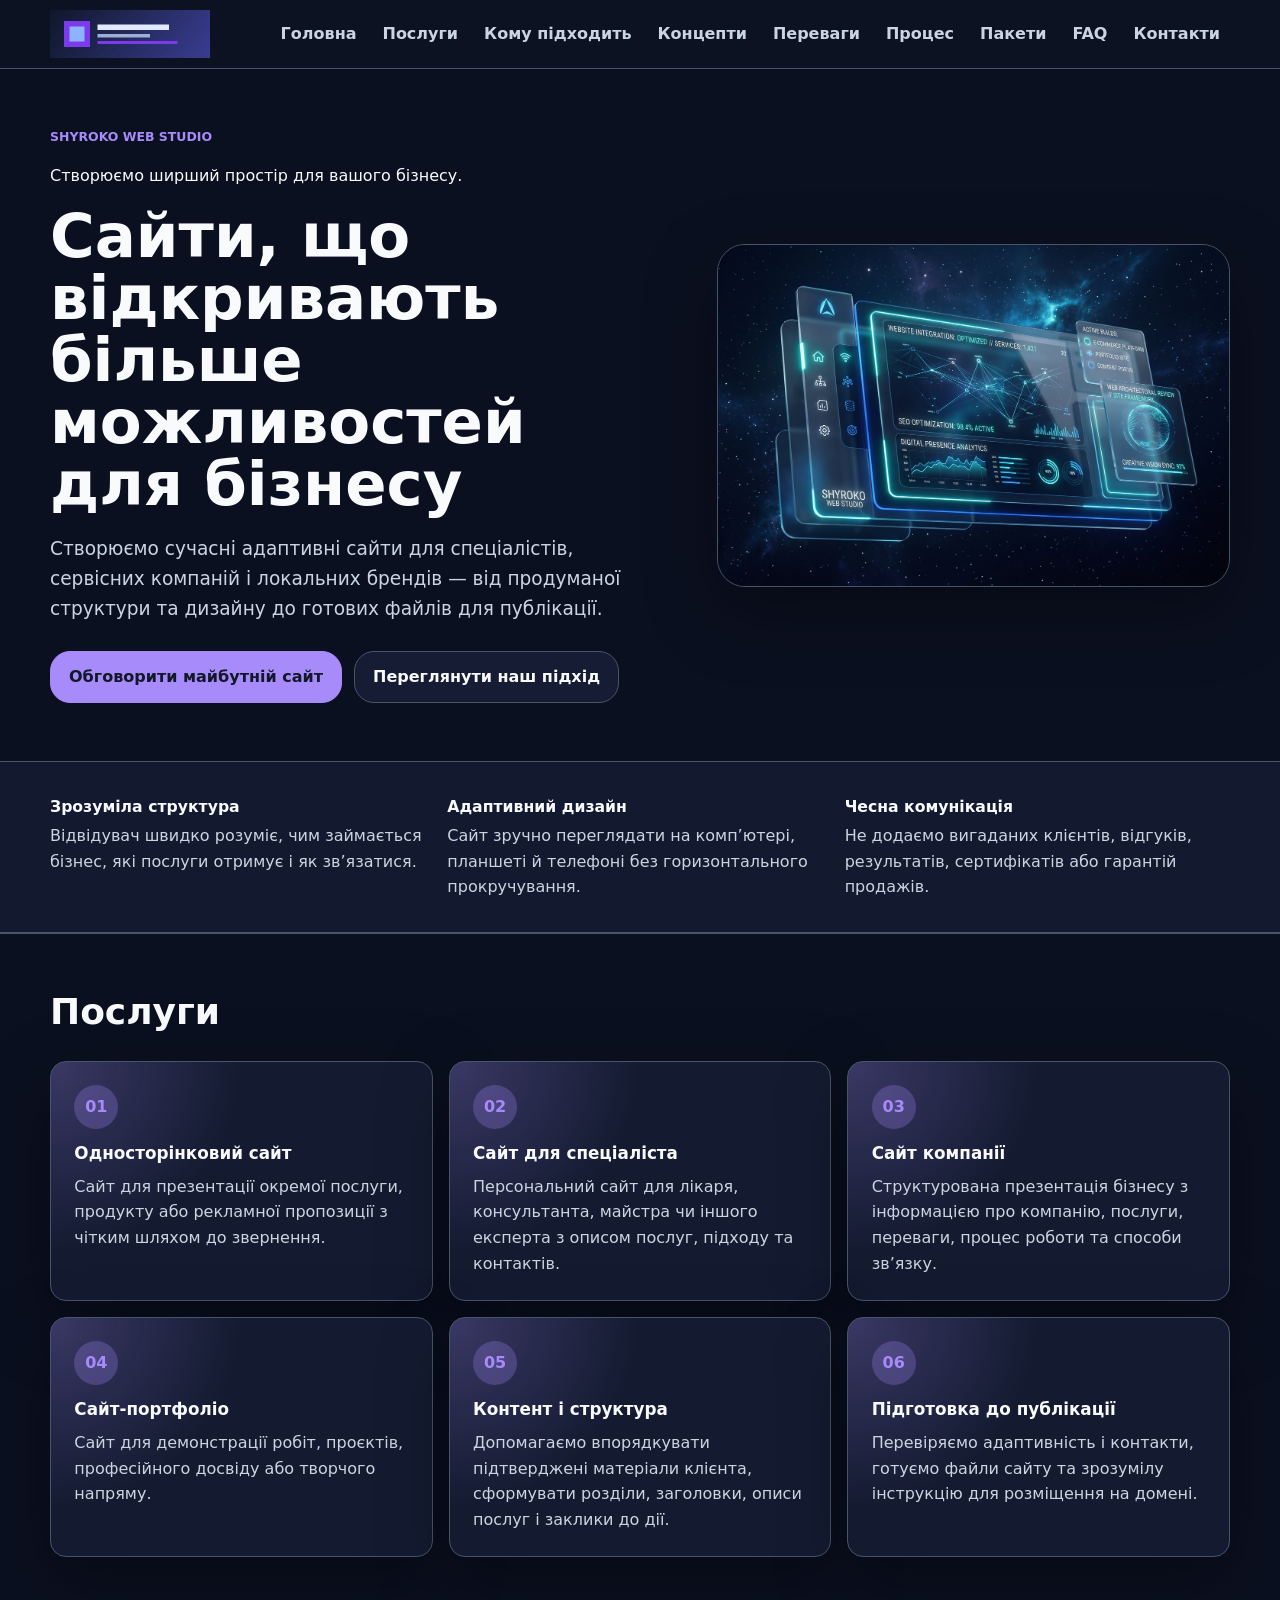
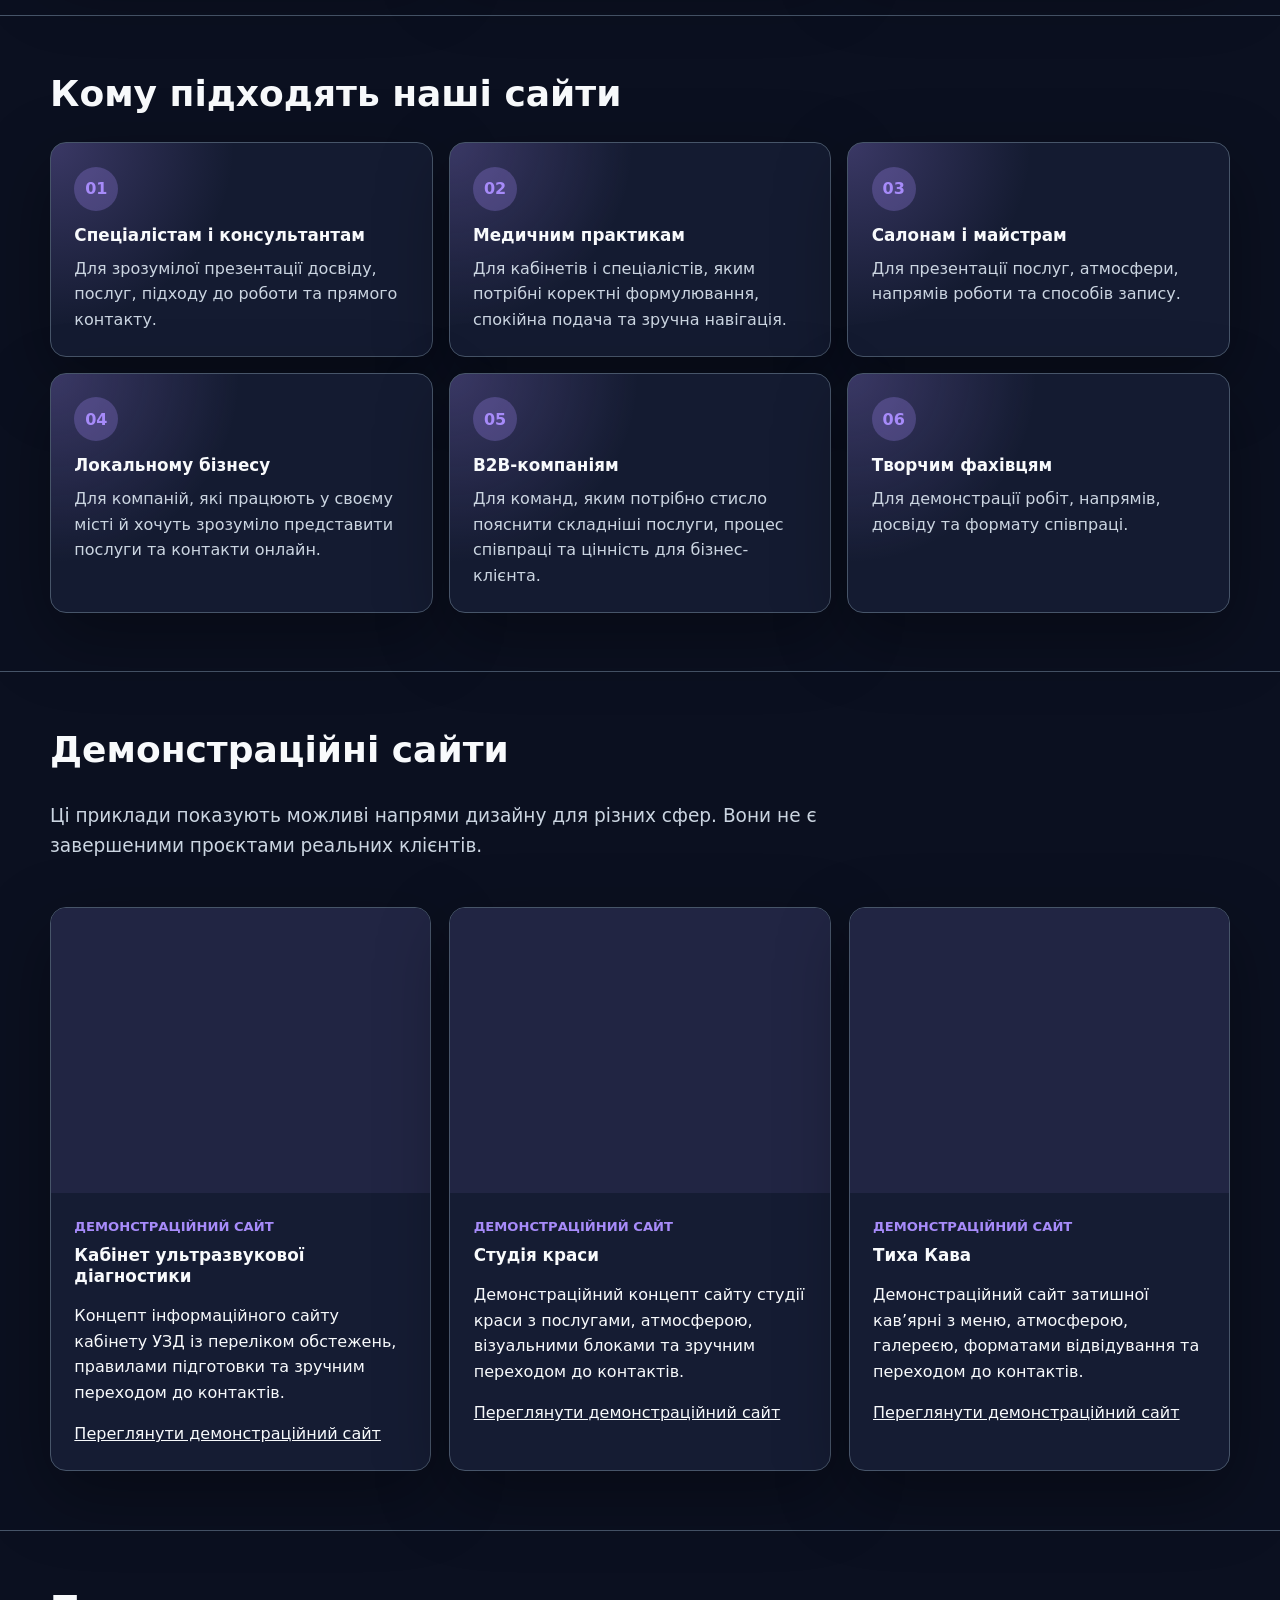
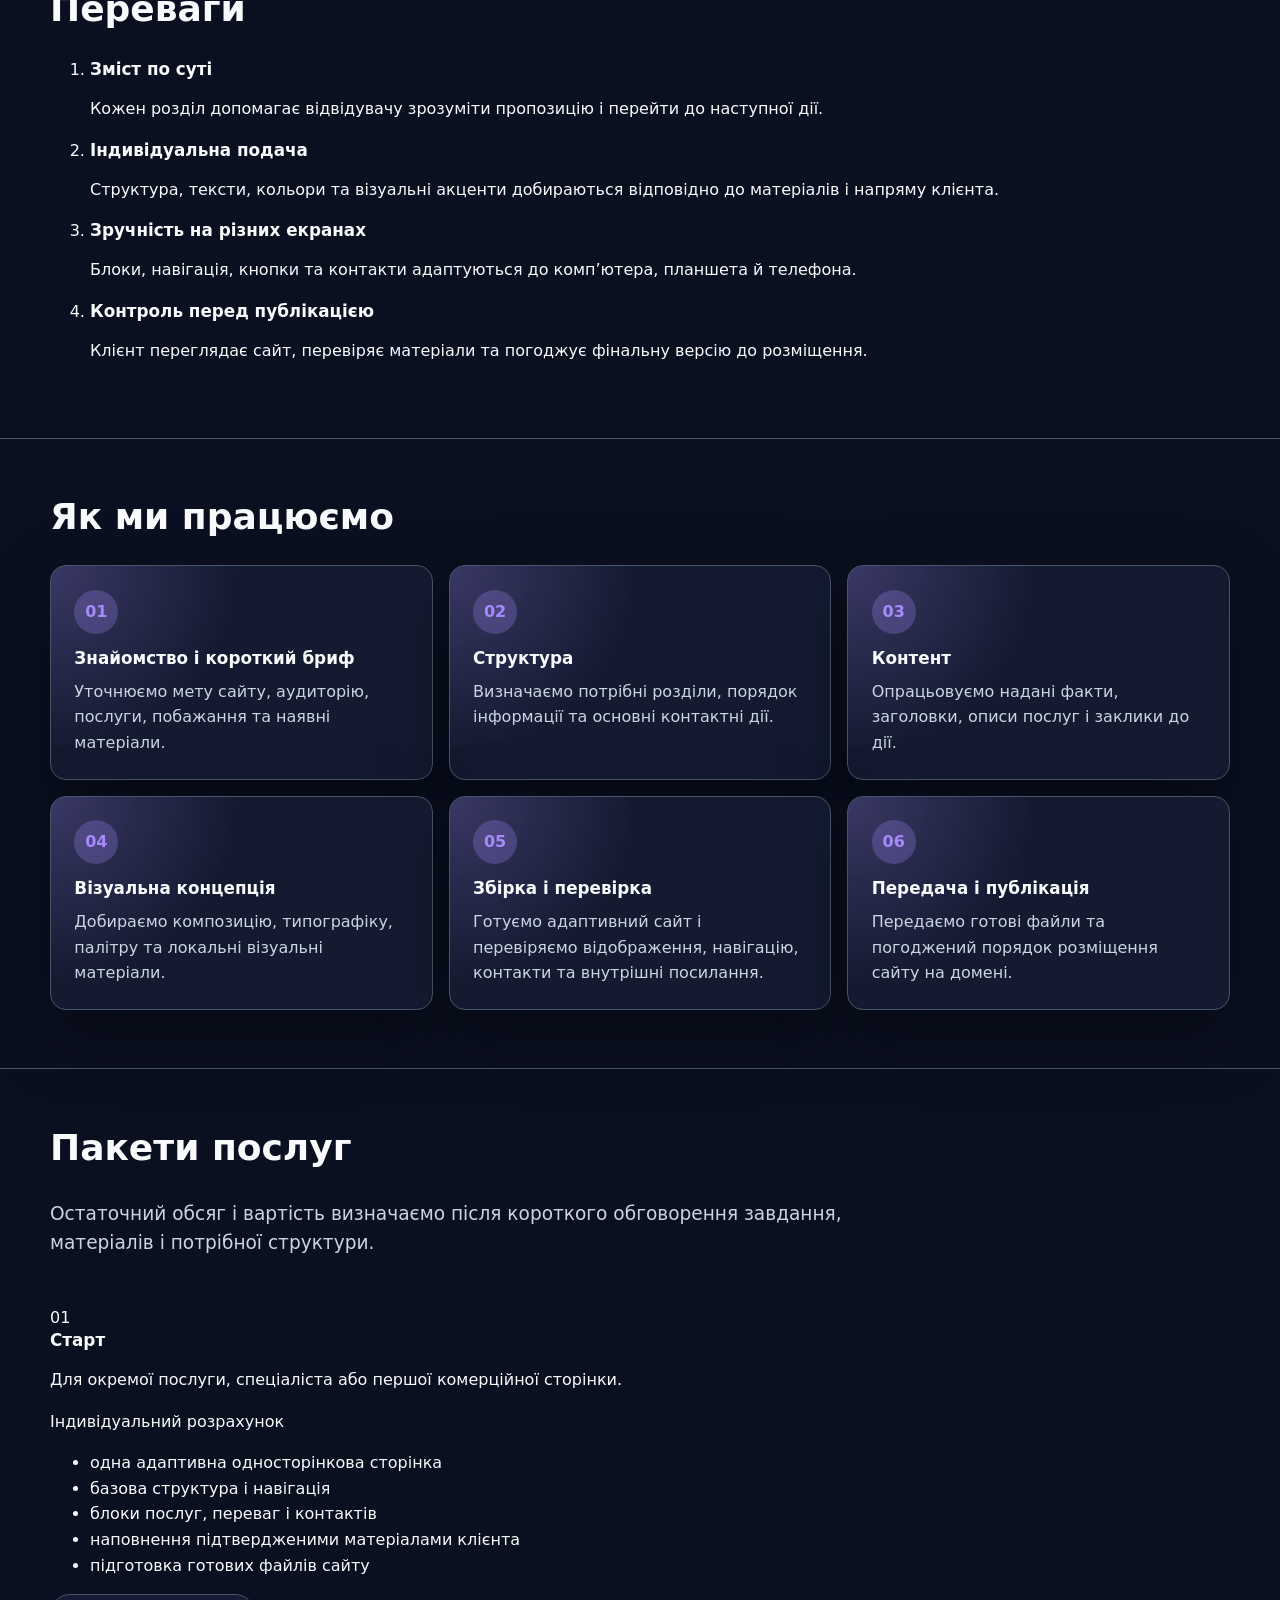
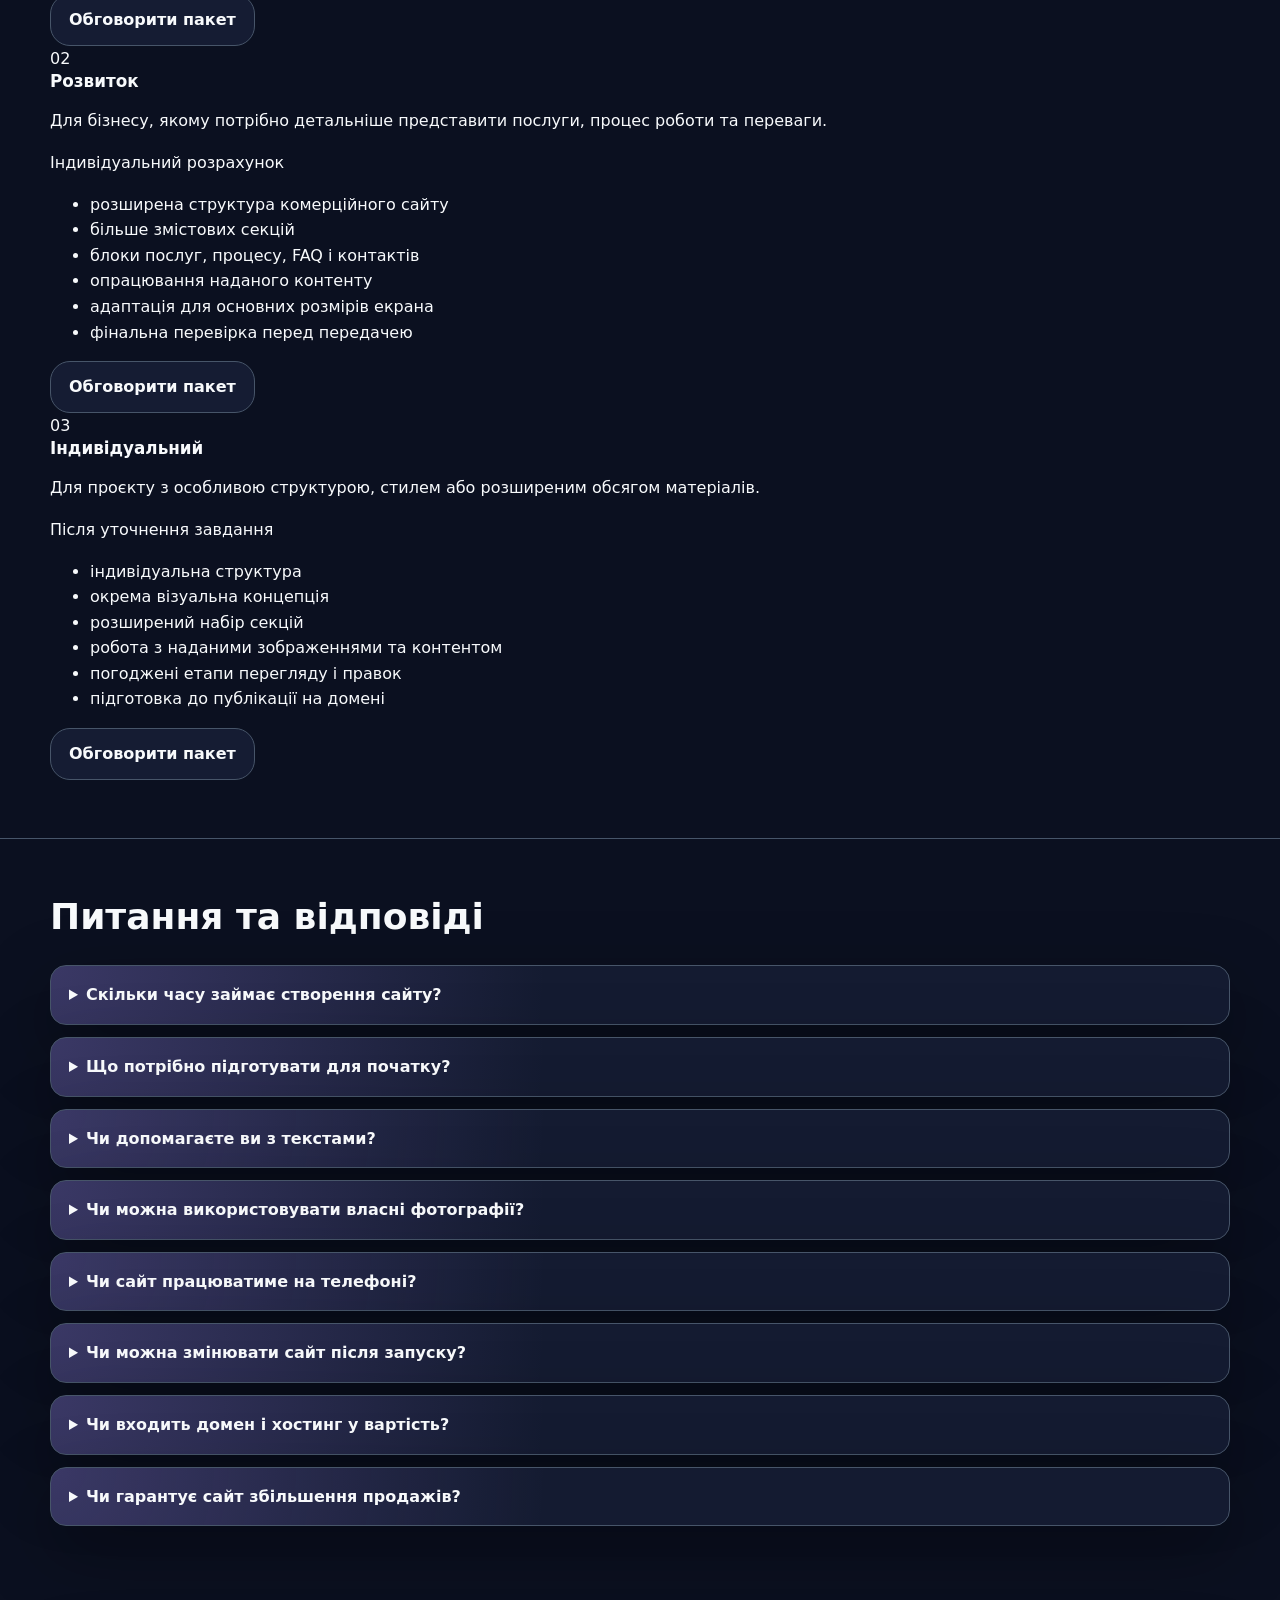
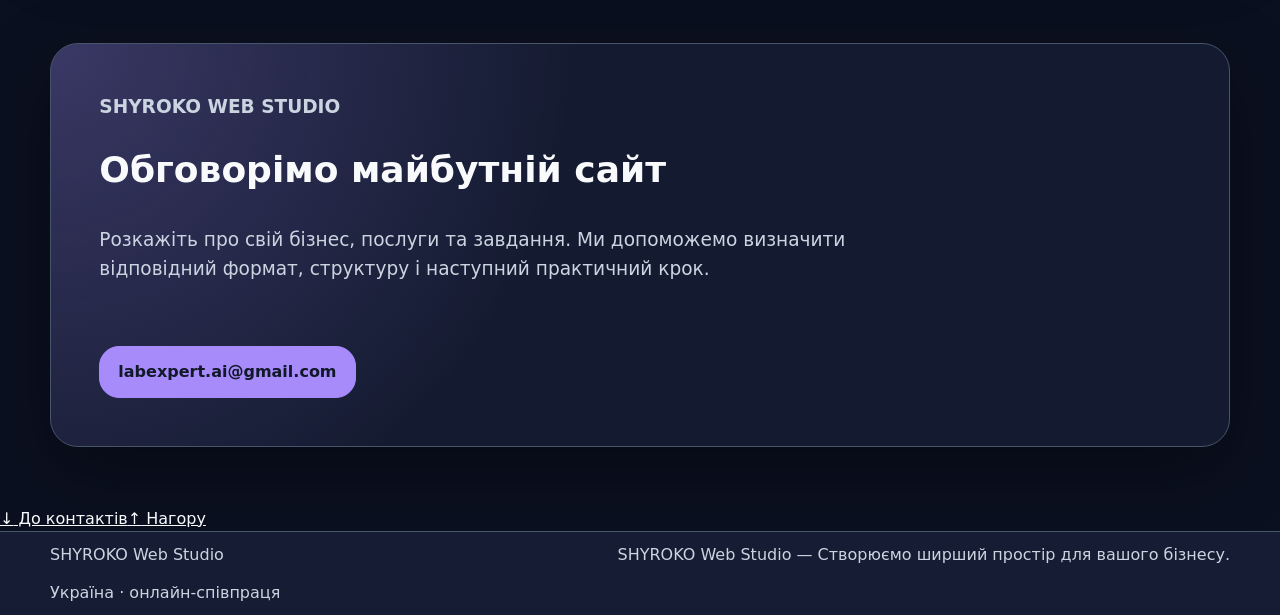
==== commit 96d47978: "Update beauty demo copy and gallery" ====
--- a/index.html
+++ b/index.html
@@ -163,7 +163,7 @@
             <div class="portfolio-body">
             <p class="portfolio-category">Демонстраційний сайт</p>
               <h3>Студія краси</h3>
-              <p>Демонстраційний концепт сайту студії краси з послугами, атмосферою, профілями майстрів і зручним переходом до запису.</p>
+              <p>Демонстраційний концепт сайту студії краси з послугами, атмосферою, візуальними блоками та зручним переходом до контактів.</p>
               <a class="portfolio-link" href="beauty-salon/">Переглянути демонстраційний сайт</a>
             </div>
           </article>
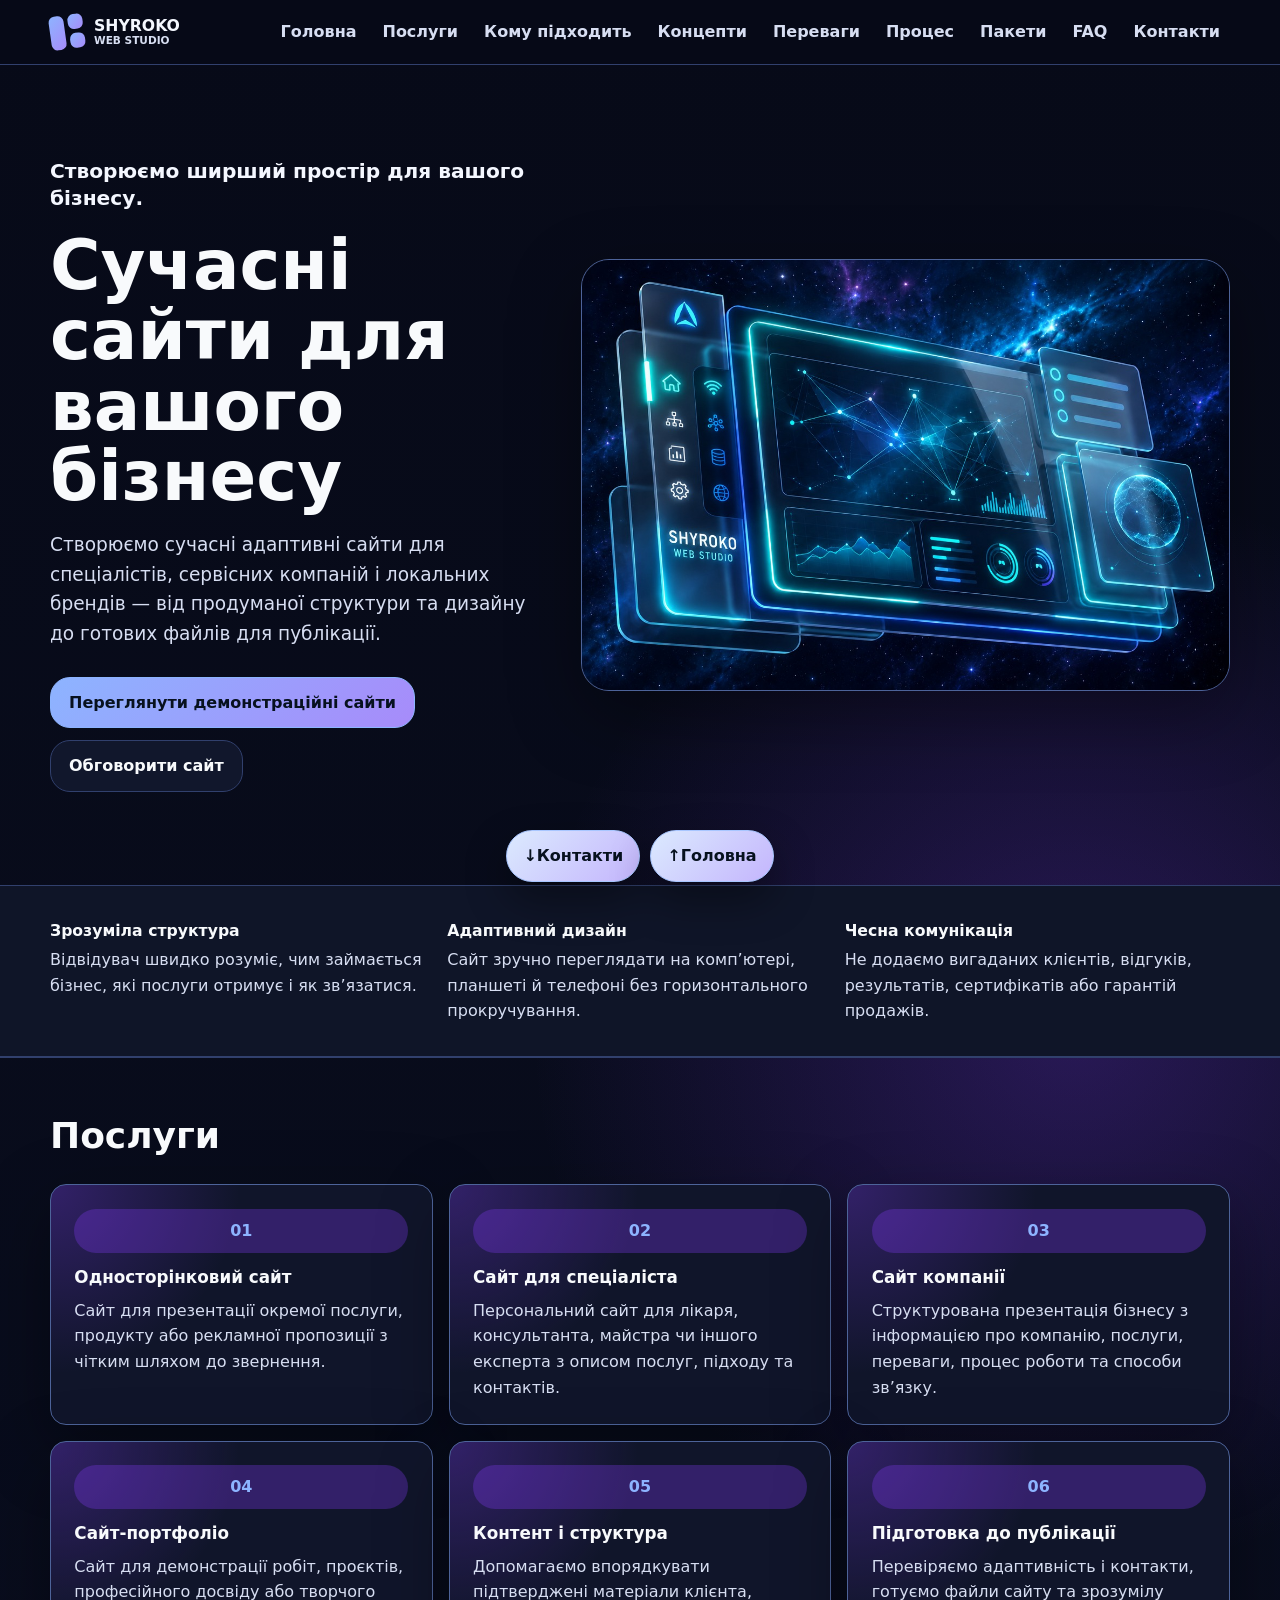
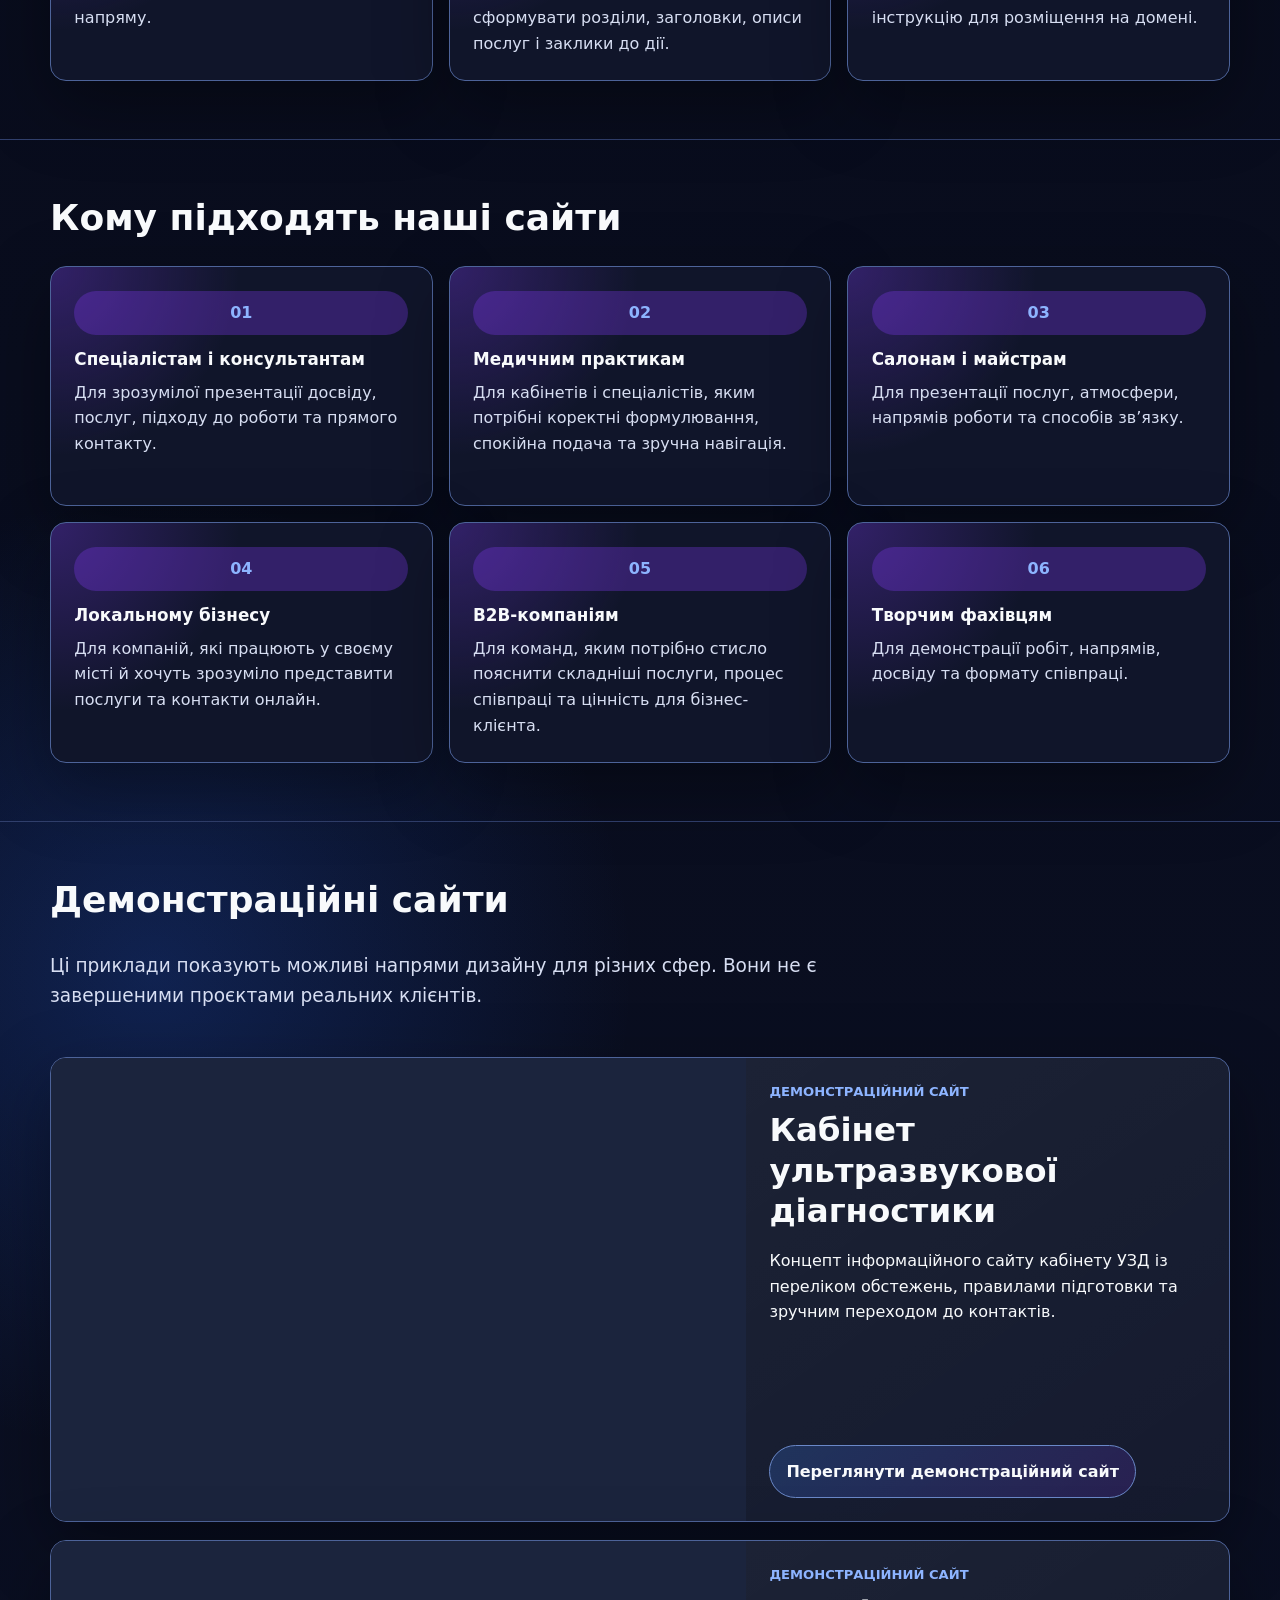
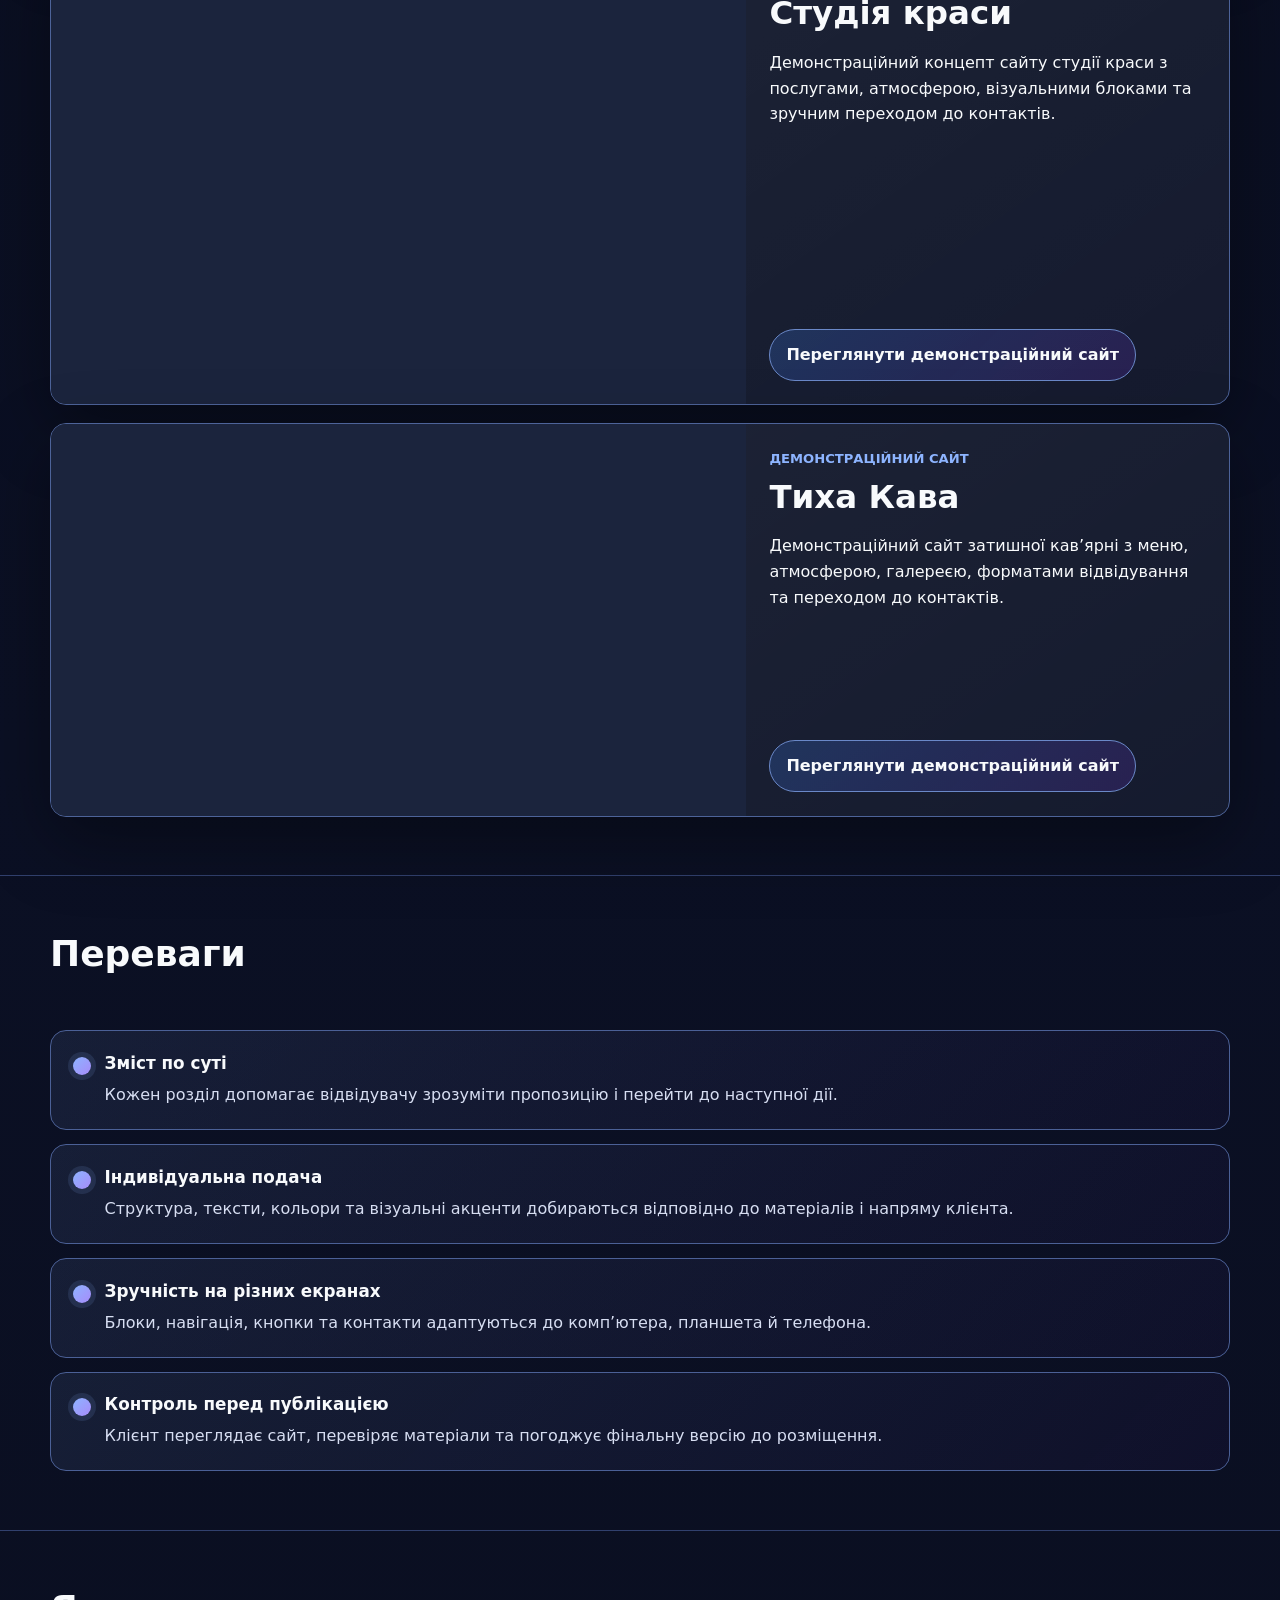
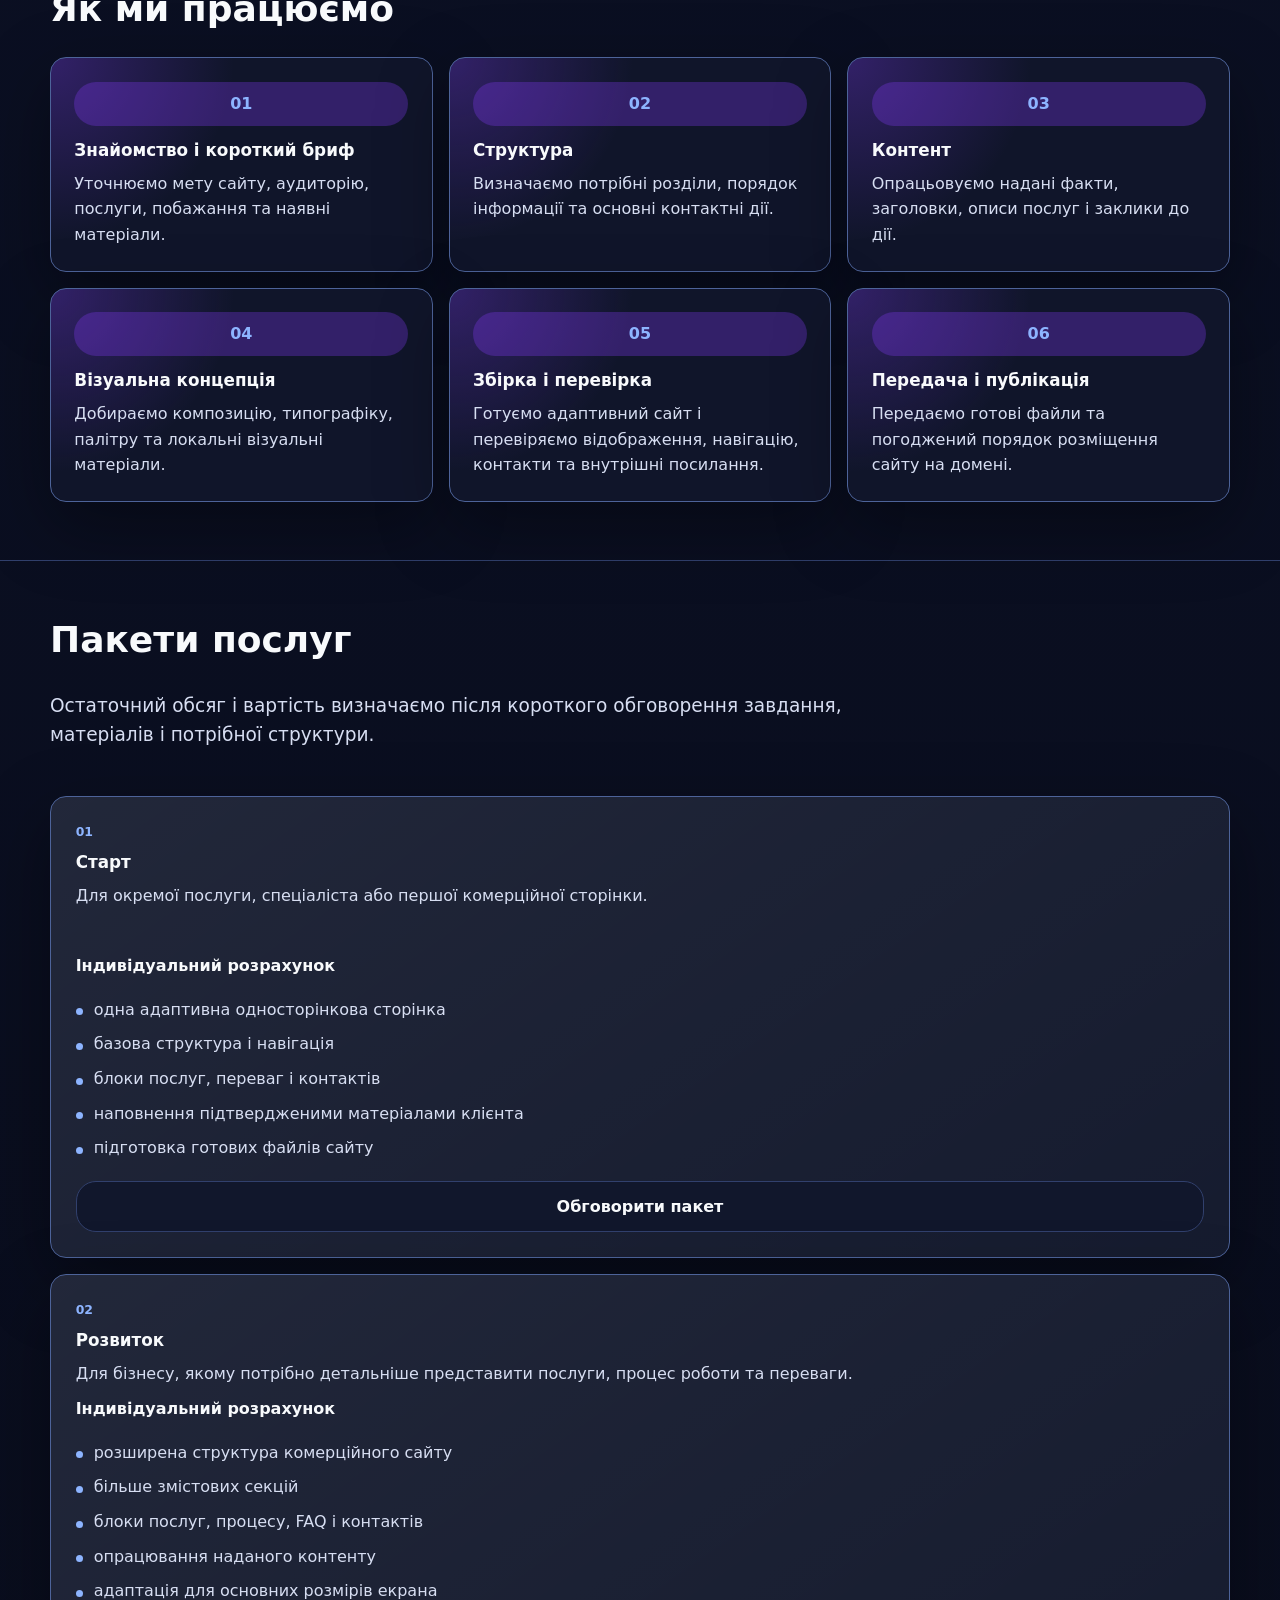
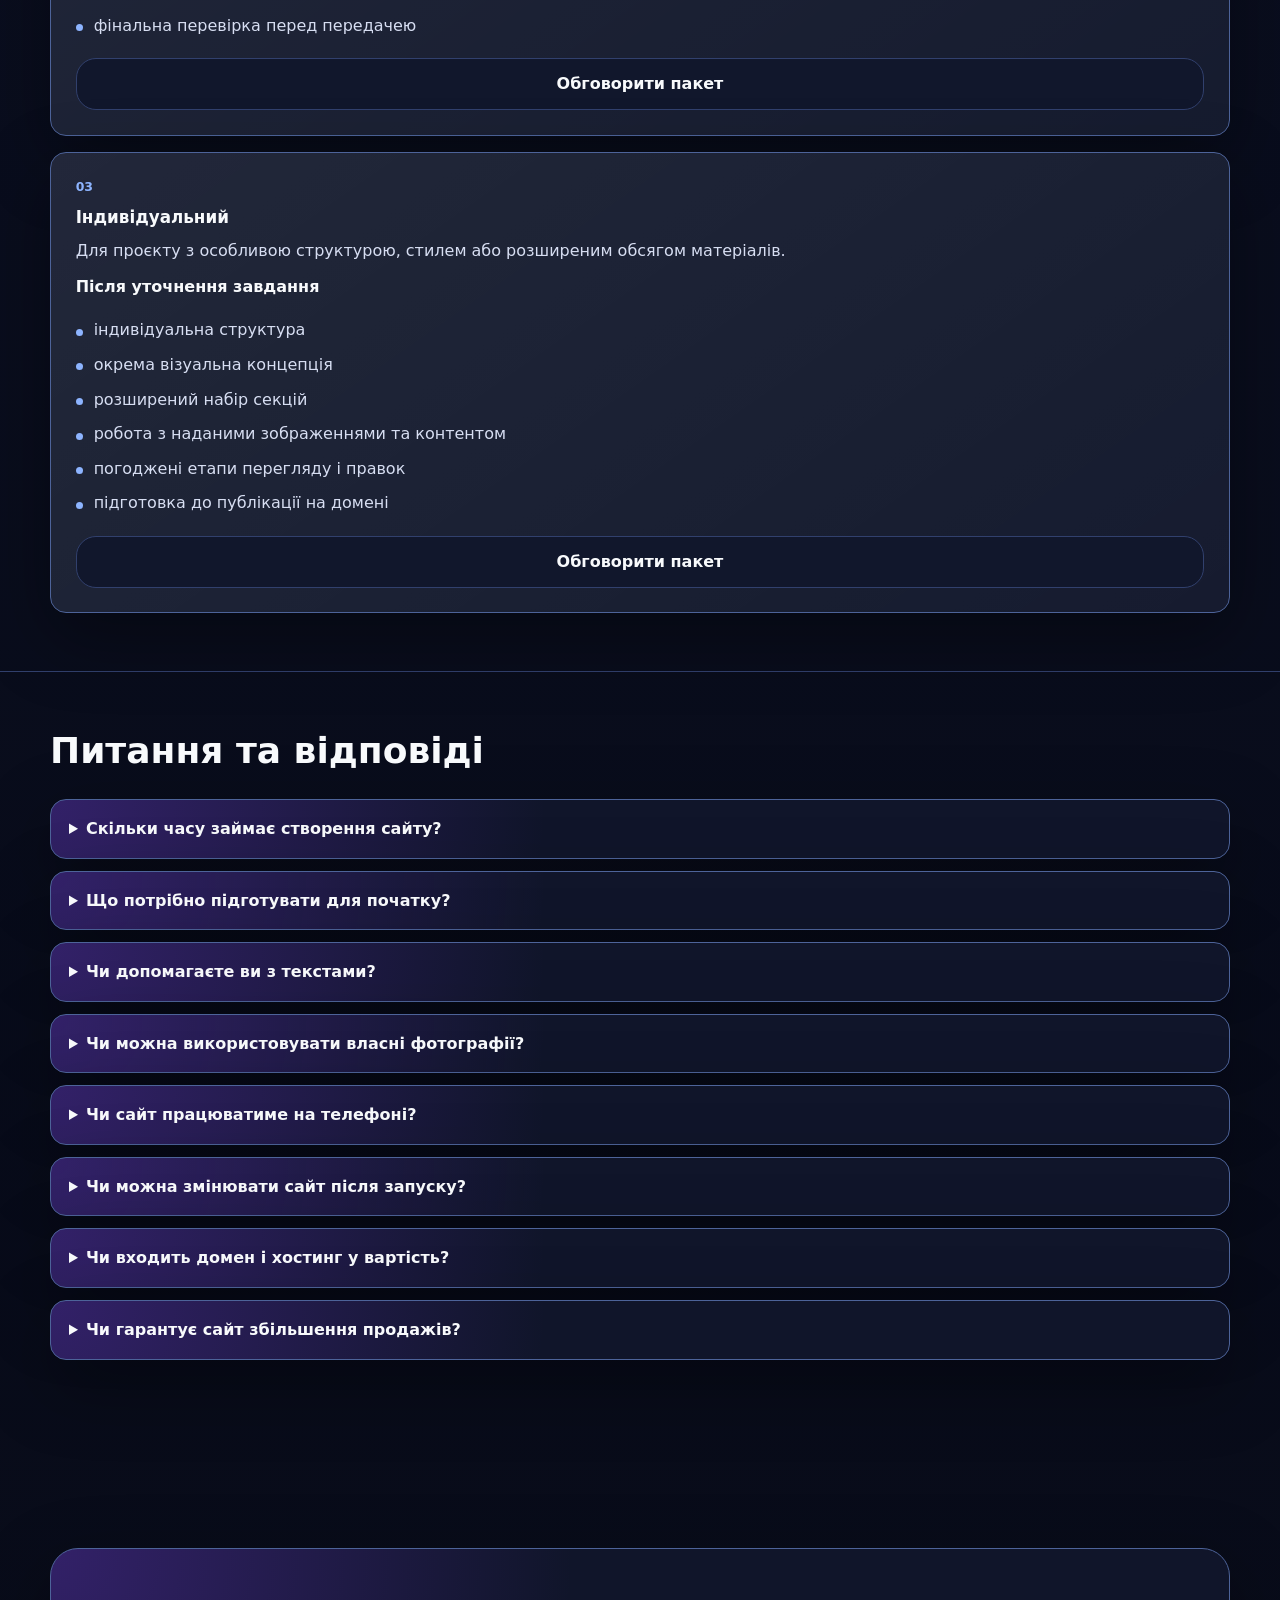
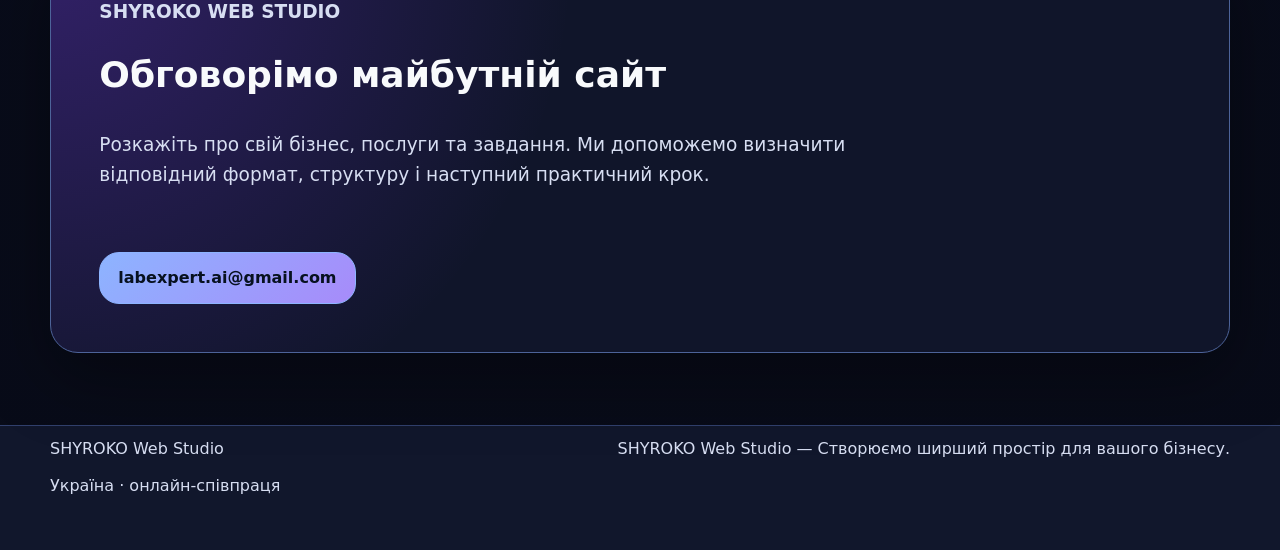
==== commit b2104e87: "Update SHYROKO hero and page navigation" ====
--- a/index.html
+++ b/index.html
@@ -4,7 +4,7 @@
   <meta charset="utf-8">
   <meta name="viewport" content="width=device-width, initial-scale=1">
   <meta http-equiv="Content-Security-Policy" content="default-src 'self'; script-src 'none'; style-src 'self'; img-src 'self'; object-src 'none'; base-uri 'none'; form-action 'none'">
-  <title>Сайти, що відкривають більше можливостей для бізнесу</title>
+  <title>Сучасні сайти для вашого бізнесу</title>
   <meta name="description" content="Створюємо сучасні адаптивні сайти для спеціалістів, сервісних компаній і локальних брендів — від продуманої структури та дизайну до готових файлів для публікації.">
   <link rel="stylesheet" href="styles.css">
 </head>
@@ -12,7 +12,7 @@
   <a class="skip-link" href="#main-content">Перейти до основного вмісту</a>
   <header class="site-header">
     <div class="container header-layout">
-      <a class="wordmark" href="#hero"><img class="brand-logo" src="assets/asset-01.png" alt="SHYROKO Web Studio логотип" width="160" height="48" decoding="async"></a>
+      <a class="wordmark" href="#hero"><span class="shyroko-brand-mark" aria-hidden="true"><span></span><span></span><span></span></span><span class="shyroko-brand-text"><span>SHYROKO</span><span>WEB STUDIO</span></span></a>
       <nav aria-label="Основна навігація">
         <ul class="nav-list">
           <li><a href="#hero">Головна</a></li>
@@ -32,13 +32,13 @@
     <section id="hero" class="hero-section" aria-labelledby="hero-title">
       <div class="container hero-grid">
         <div>
-          <p class="eyebrow">SHYROKO WEB STUDIO</p>
+
           <p class="hero-tagline">Створюємо ширший простір для вашого бізнесу.</p>
-          <h1 id="hero-title">Сайти, що відкривають більше можливостей для бізнесу</h1>
+          <h1 id="hero-title">Сучасні сайти для вашого бізнесу</h1>
           <p class="hero-copy">Створюємо сучасні адаптивні сайти для спеціалістів, сервісних компаній і локальних брендів — від продуманої структури та дизайну до готових файлів для публікації.</p>
           <div class="hero-actions">
-            <a class="button button-primary" href="#final-cta">Обговорити майбутній сайт</a>
-            <a class="button button-secondary" href="#process">Переглянути наш підхід</a>
+            <a class="button button-primary" href="#portfolio">Переглянути демонстраційні сайти</a>
+            <a class="button button-secondary" href="#final-cta">Обговорити сайт</a>
           </div>
         </div>
                 <figure class="hero-media">
@@ -122,7 +122,7 @@
           <article class="info-card">
             <span class="card-index">03</span>
             <h3>Салонам і майстрам</h3>
-            <p>Для презентації послуг, атмосфери, напрямів роботи та способів запису.</p>
+            <p>Для презентації послуг, атмосфери, напрямів роботи та способів зв’язку.</p>
           </article>
           <article class="info-card">
             <span class="card-index">04</span>
@@ -363,7 +363,7 @@
       </div>
     </section>
   </main>
-  <nav class="floating-page-nav" aria-label="Навігація сторінкою"><a class="page-jump" href="#final-cta" aria-label="Перейти до контактів"><span aria-hidden="true">↓</span><span class="page-jump-label"> До контактів</span></a><a class="back-to-top" href="#hero" aria-label="Повернутися нагору"><span aria-hidden="true">↑</span><span class="back-to-top-label"> Нагору</span></a></nav>
+  <nav class="floating-page-nav" aria-label="Навігація сторінкою"><a class="page-jump" href="#final-cta" aria-label="Перейти до контактів"><span aria-hidden="true">↓</span><span class="page-jump-label"> Контакти</span></a><a class="back-to-top" href="#hero" aria-label="Повернутися до головної секції"><span aria-hidden="true">↑</span><span class="back-to-top-label"> Головна</span></a></nav>
   <footer class="site-footer">
     <div class="container footer-layout">
       <p>SHYROKO Web Studio</p>
--- a/styles.css
+++ b/styles.css
@@ -319,6 +319,27 @@
   color: var(--color-muted);
 }
 
+.portfolio-link {
+  align-self: flex-start;
+  margin-top: 18px;
+  padding: 0.78rem 1rem;
+  border: 1px solid var(--color-border);
+  border-radius: 999px;
+  color: var(--color-text);
+  font-weight: 800;
+  text-decoration: none;
+}
+
+.portfolio-link:hover {
+  border-color: var(--color-primary);
+  color: var(--color-primary);
+}
+
+.portfolio-link:focus-visible {
+  outline: 3px solid color-mix(in srgb, var(--color-primary) 52%, white);
+  outline-offset: 3px;
+}
+
 .cards-grid,
 .process-grid {
   display: grid;
@@ -452,6 +473,940 @@
   background: color-mix(in srgb, var(--color-background) 84%, var(--color-surface));
 }
 
+[data-showcase="ultrasound-clinic-showcase"] {
+  --color-background: #f7fbff;
+  --color-surface: #ffffff;
+  --color-text: #102033;
+  --color-muted: #43576f;
+  --color-primary: #087f9f;
+  --color-primary-contrast: #ffffff;
+  --color-border: #c9e2ee;
+  --color-focus: #0f5f8f;
+  --hero-accent: color-mix(in srgb, #12b6cb 24%, transparent);
+  background: linear-gradient(180deg, #f7fbff 0%, #eef8fb 48%, #ffffff 100%);
+}
+
+[data-showcase="ultrasound-clinic-showcase"] .site-header {
+  backdrop-filter: blur(18px);
+  background: color-mix(in srgb, #f7fbff 88%, transparent);
+}
+
+[data-showcase="ultrasound-clinic-showcase"] .wordmark {
+  display: inline-grid;
+  gap: 0;
+  align-content: center;
+  line-height: 1.15;
+}
+
+[data-showcase="ultrasound-clinic-showcase"] .wordmark-subtitle {
+  color: var(--color-muted);
+  font-size: 0.78rem;
+  font-weight: 700;
+}
+
+[data-showcase="ultrasound-clinic-showcase"] .demo-notice {
+  border-bottom: 1px solid var(--color-border);
+  background: #e4f7fb;
+  color: #12344a;
+  font-weight: 800;
+}
+
+[data-showcase="ultrasound-clinic-showcase"] .demo-notice .container {
+  padding-block: 10px;
+}
+
+[data-showcase="ultrasound-clinic-showcase"] .hero-section,
+[data-showcase="ultrasound-clinic-showcase"] #services,
+[data-showcase="ultrasound-clinic-showcase"] #approach,
+[data-showcase="ultrasound-clinic-showcase"] #preparation,
+[data-showcase="ultrasound-clinic-showcase"] #faq,
+[data-showcase="ultrasound-clinic-showcase"] #final-cta {
+  scroll-margin-top: 86px;
+}
+
+[data-showcase="ultrasound-clinic-showcase"] .hero-section {
+  min-height: min(820px, calc(100vh - 86px));
+  display: grid;
+  align-items: center;
+  padding-block: clamp(3.5rem, 6vw, 6.5rem);
+}
+
+[data-showcase="ultrasound-clinic-showcase"] h1 {
+  max-width: 14ch;
+  color: #0a2740;
+}
+
+[data-showcase="ultrasound-clinic-showcase"] .hero-copy {
+  max-width: 60ch;
+}
+
+[data-showcase="ultrasound-clinic-showcase"] .hero-media,
+[data-showcase="ultrasound-clinic-showcase"] .info-card,
+[data-showcase="ultrasound-clinic-showcase"] .step-card,
+[data-showcase="ultrasound-clinic-showcase"] .benefit-item,
+[data-showcase="ultrasound-clinic-showcase"] .faq-item,
+[data-showcase="ultrasound-clinic-showcase"] .cta-panel {
+  border-color: color-mix(in srgb, var(--color-border) 78%, var(--color-primary));
+  background: rgba(255, 255, 255, 0.92);
+}
+
+[data-showcase="ultrasound-clinic-showcase"] .cards-grid,
+[data-showcase="ultrasound-clinic-showcase"] .process-grid {
+  align-items: stretch;
+  grid-auto-rows: 1fr;
+}
+
+[data-showcase="ultrasound-clinic-showcase"] .info-card,
+[data-showcase="ultrasound-clinic-showcase"] .step-card {
+  height: 100%;
+  display: flex;
+  flex-direction: column;
+}
+
+[data-showcase="ultrasound-clinic-showcase"] .info-card p,
+[data-showcase="ultrasound-clinic-showcase"] .step-card p {
+  flex: 1;
+}
+
+[data-showcase="ultrasound-clinic-showcase"] .trust-strip {
+  background: #ffffff;
+}
+
+[data-showcase="ultrasound-clinic-showcase"] .benefits-list {
+  display: grid;
+  grid-template-columns: 1fr;
+  gap: 14px;
+  padding: 0;
+  margin: 0;
+  list-style: none;
+}
+
+[data-showcase="ultrasound-clinic-showcase"] .benefit-item {
+  min-width: 0;
+  display: grid;
+  grid-template-columns: 18px minmax(0, 1fr);
+  gap: 14px;
+  align-items: start;
+  padding: clamp(1rem, 0.9rem + 0.7vw, 1.35rem);
+  border-radius: var(--radius);
+}
+
+[data-showcase="ultrasound-clinic-showcase"] .benefit-mark {
+  width: 12px;
+  height: 12px;
+  margin-top: 0.38rem;
+  border-radius: 999px;
+  background: var(--color-primary);
+  box-shadow: 0 0 0 6px rgba(8, 127, 159, 0.14);
+}
+
+[data-showcase="ultrasound-clinic-showcase"] .section-note {
+  max-width: 74ch;
+  margin: 18px 0 0;
+  color: #27445a;
+  font-weight: 700;
+}
+
+[data-showcase="ultrasound-clinic-showcase"] .cta-panel {
+  background: linear-gradient(135deg, #ffffff, #def6fb);
+}
+
+[data-showcase="ultrasound-clinic-showcase"] .button-primary {
+  background: #087f9f;
+  border-color: #087f9f;
+}
+
+[data-showcase="ultrasound-clinic-showcase"] .floating-page-nav {
+  position: fixed;
+  right: max(18px, env(safe-area-inset-right));
+  bottom: max(18px, env(safe-area-inset-bottom));
+  z-index: 12;
+  display: grid;
+  gap: 10px;
+  justify-items: end;
+}
+
+[data-showcase="ultrasound-clinic-showcase"] .page-jump,
+[data-showcase="ultrasound-clinic-showcase"] .back-to-top {
+  min-width: 44px;
+  min-height: 44px;
+  display: inline-flex;
+  align-items: center;
+  justify-content: center;
+  padding: 10px 14px;
+  border: 1px solid #087f9f;
+  border-radius: 999px;
+  background: #0a2740;
+  color: #ffffff;
+  box-shadow: 0 18px 42px rgba(10, 39, 64, 0.22);
+  text-decoration: none;
+  font-weight: 900;
+}
+
+[data-showcase="ultrasound-clinic-showcase"] .page-jump:hover,
+[data-showcase="ultrasound-clinic-showcase"] .back-to-top:hover {
+  background: #087f9f;
+}
+
+[data-showcase="ultrasound-clinic-showcase"] .page-jump:focus-visible,
+[data-showcase="ultrasound-clinic-showcase"] .back-to-top:focus-visible {
+  outline: 3px solid #0f5f8f;
+  outline-offset: 4px;
+}
+
+[data-showcase="ultrasound-clinic-showcase"] .faq-list,
+[data-showcase="ultrasound-clinic-showcase"] .cta-section,
+[data-showcase="ultrasound-clinic-showcase"] .site-footer {
+  padding-bottom: 72px;
+}
+
+
+[data-showcase="beauty-salon-showcase"] {
+  --color-background: #fff8f3;
+  --color-surface: #fffdf9;
+  --color-text: #2f2926;
+  --color-muted: #665852;
+  --color-primary: #9a6a35;
+  --color-primary-contrast: #ffffff;
+  --color-border: #e6d3c2;
+  --color-focus: #7b4d1d;
+  --hero-accent: color-mix(in srgb, #d7ad75 28%, transparent);
+  background: linear-gradient(180deg, #fff8f3 0%, #f8ece4 48%, #fffdf9 100%);
+}
+
+[data-showcase="beauty-salon-showcase"] .site-header {
+  backdrop-filter: blur(18px);
+  background: color-mix(in srgb, #fff8f3 90%, transparent);
+}
+
+[data-showcase="beauty-salon-showcase"] .wordmark {
+  display: inline-grid;
+  gap: 0;
+  align-content: center;
+  line-height: 1.15;
+}
+
+[data-showcase="beauty-salon-showcase"] .wordmark-subtitle {
+  color: var(--color-muted);
+  font-size: 0.78rem;
+  font-weight: 700;
+}
+
+[data-showcase="beauty-salon-showcase"] .demo-notice {
+  border-bottom: 1px solid var(--color-border);
+  background: #f7e6dc;
+  color: #3c2b24;
+  font-weight: 800;
+}
+
+[data-showcase="beauty-salon-showcase"] .demo-notice .container {
+  padding-block: 10px;
+}
+
+[data-showcase="beauty-salon-showcase"] .hero-section,
+[data-showcase="beauty-salon-showcase"] #services,
+[data-showcase="beauty-salon-showcase"] #atmosphere,
+[data-showcase="beauty-salon-showcase"] #approach,
+[data-showcase="beauty-salon-showcase"] #portfolio,
+[data-showcase="beauty-salon-showcase"] #booking,
+[data-showcase="beauty-salon-showcase"] #packages,
+[data-showcase="beauty-salon-showcase"] #faq,
+[data-showcase="beauty-salon-showcase"] #final-cta {
+  scroll-margin-top: 86px;
+}
+
+[data-showcase="beauty-salon-showcase"] .hero-grid {
+  grid-template-columns: minmax(0, 0.88fr) minmax(360px, 1.12fr);
+  align-items: stretch;
+}
+
+[data-showcase="beauty-salon-showcase"] h1 {
+  max-width: 16ch;
+  color: #2f2926;
+  font-size: clamp(2.7rem, 1.7rem + 2.4vw, 4.25rem);
+}
+
+[data-showcase="beauty-salon-showcase"] .hero-copy {
+  max-width: 58ch;
+}
+
+[data-showcase="beauty-salon-showcase"] .hero-media,
+[data-showcase="beauty-salon-showcase"] .info-card,
+[data-showcase="beauty-salon-showcase"] .step-card,
+[data-showcase="beauty-salon-showcase"] .benefit-item,
+[data-showcase="beauty-salon-showcase"] .portfolio-card,
+[data-showcase="beauty-salon-showcase"] .package-card,
+[data-showcase="beauty-salon-showcase"] .faq-item,
+[data-showcase="beauty-salon-showcase"] .cta-panel {
+  border-color: color-mix(in srgb, var(--color-border) 72%, var(--color-primary));
+  background: rgba(255, 253, 249, 0.94);
+}
+
+[data-showcase="beauty-salon-showcase"] .hero-media {
+  min-height: clamp(420px, 42vw, 680px);
+  height: 100%;
+  overflow: hidden;
+  border: 0;
+  outline: 1px solid color-mix(in srgb, var(--color-border) 72%, var(--color-primary));
+}
+
+[data-showcase="beauty-salon-showcase"] .hero-image {
+  display: block;
+  width: 100%;
+  height: 100%;
+  min-height: 0;
+  aspect-ratio: auto;
+  object-fit: cover;
+  object-position: 54% 46%;
+}
+
+[data-showcase="beauty-salon-showcase"] .portfolio-image {
+  object-fit: cover;
+}
+
+[data-showcase="beauty-salon-showcase"] .cards-grid,
+[data-showcase="beauty-salon-showcase"] .process-grid,
+[data-showcase="beauty-salon-showcase"] .packages-grid {
+  align-items: stretch;
+  grid-auto-rows: 1fr;
+}
+
+[data-showcase="beauty-salon-showcase"] .info-card,
+[data-showcase="beauty-salon-showcase"] .step-card,
+[data-showcase="beauty-salon-showcase"] .package-card {
+  height: 100%;
+  display: flex;
+  flex-direction: column;
+}
+
+[data-showcase="beauty-salon-showcase"] .benefits-list {
+  display: grid;
+  grid-template-columns: 1fr;
+  gap: 14px;
+  padding: 0;
+  margin: 0;
+  list-style: none;
+}
+
+[data-showcase="beauty-salon-showcase"] .benefit-item {
+  min-width: 0;
+  display: grid;
+  grid-template-columns: 18px minmax(0, 1fr);
+  gap: 14px;
+  align-items: start;
+  padding: clamp(1rem, 0.9rem + 0.7vw, 1.35rem);
+  border-radius: var(--radius);
+}
+
+[data-showcase="beauty-salon-showcase"] .benefit-mark {
+  width: 12px;
+  height: 12px;
+  margin-top: 0.38rem;
+  border-radius: 999px;
+  background: #9a6a35;
+  box-shadow: 0 0 0 6px rgba(154, 106, 53, 0.14);
+}
+
+[data-showcase="beauty-salon-showcase"] .section-note {
+  max-width: 74ch;
+  margin: 18px 0 0;
+  color: #4d3d35;
+  font-weight: 700;
+}
+
+[data-showcase="beauty-salon-showcase"] .cta-panel {
+  background: linear-gradient(135deg, #fffdf9, #f2dfd1);
+}
+
+[data-showcase="beauty-salon-showcase"] .button-primary {
+  background: #8a5524;
+  border-color: #8a5524;
+}
+
+[data-showcase="beauty-salon-showcase"] .floating-page-nav {
+  position: fixed;
+  right: max(18px, env(safe-area-inset-right));
+  bottom: max(18px, env(safe-area-inset-bottom));
+  z-index: 12;
+  display: grid;
+  gap: 10px;
+  justify-items: end;
+}
+
+[data-showcase="beauty-salon-showcase"] .page-jump,
+[data-showcase="beauty-salon-showcase"] .back-to-top {
+  min-width: 44px;
+  min-height: 44px;
+  display: inline-flex;
+  align-items: center;
+  justify-content: center;
+  padding: 10px 14px;
+  border: 1px solid #9a6a35;
+  border-radius: 999px;
+  background: #2f2926;
+  color: #ffffff;
+  box-shadow: 0 18px 42px rgba(47, 41, 38, 0.22);
+  text-decoration: none;
+  font-weight: 900;
+}
+
+[data-showcase="beauty-salon-showcase"] .page-jump:hover,
+[data-showcase="beauty-salon-showcase"] .back-to-top:hover {
+  background: #8a5524;
+}
+
+[data-showcase="beauty-salon-showcase"] .page-jump:focus-visible,
+[data-showcase="beauty-salon-showcase"] .back-to-top:focus-visible {
+  outline: 3px solid #7b4d1d;
+  outline-offset: 4px;
+}
+
+[data-showcase="beauty-salon-showcase"] .faq-list,
+[data-showcase="beauty-salon-showcase"] .cta-section,
+[data-showcase="beauty-salon-showcase"] .site-footer {
+  padding-bottom: 72px;
+}
+
+[data-showcase="coffee-shop-showcase"] {
+  --color-background: #fff6e8;
+  --color-surface: #fffaf1;
+  --color-text: #2b1a12;
+  --color-muted: #664d3c;
+  --color-primary: #8a4f24;
+  --color-primary-contrast: #ffffff;
+  --color-border: #dec3a3;
+  --color-focus: #5f3218;
+  --hero-accent: color-mix(in srgb, #c9853f 30%, transparent);
+  background: linear-gradient(180deg, #fff6e8 0%, #f3dcc0 48%, #fffaf1 100%);
+}
+
+[data-showcase="coffee-shop-showcase"] .site-header {
+  backdrop-filter: blur(18px);
+  background: color-mix(in srgb, #fff6e8 90%, transparent);
+}
+
+[data-showcase="coffee-shop-showcase"] .wordmark {
+  display: inline-grid;
+  gap: 0;
+  align-content: center;
+  line-height: 1.15;
+}
+
+[data-showcase="coffee-shop-showcase"] .wordmark-subtitle {
+  color: var(--color-muted);
+  font-size: 0.78rem;
+  font-weight: 700;
+}
+
+[data-showcase="coffee-shop-showcase"] .demo-notice {
+  border-bottom: 1px solid var(--color-border);
+  background: #ead2b2;
+  color: #2b1a12;
+  font-weight: 800;
+}
+
+[data-showcase="coffee-shop-showcase"] .demo-notice .container {
+  padding-block: 10px;
+}
+
+[data-showcase="coffee-shop-showcase"] .hero-section,
+[data-showcase="coffee-shop-showcase"] #services,
+[data-showcase="coffee-shop-showcase"] #audience,
+[data-showcase="coffee-shop-showcase"] #portfolio,
+[data-showcase="coffee-shop-showcase"] #approach,
+[data-showcase="coffee-shop-showcase"] #booking,
+[data-showcase="coffee-shop-showcase"] #packages,
+[data-showcase="coffee-shop-showcase"] #faq,
+[data-showcase="coffee-shop-showcase"] #final-cta {
+  scroll-margin-top: 86px;
+}
+
+[data-showcase="coffee-shop-showcase"] .hero-grid {
+  grid-template-columns: minmax(0, 0.82fr) minmax(360px, 1.18fr);
+  align-items: stretch;
+}
+
+[data-showcase="coffee-shop-showcase"] h1 {
+  max-width: 13ch;
+  color: #2b1a12;
+  font-size: clamp(2.85rem, 1.9rem + 2.7vw, 4.55rem);
+}
+
+[data-showcase="coffee-shop-showcase"] .hero-copy {
+  max-width: 58ch;
+}
+
+[data-showcase="coffee-shop-showcase"] .hero-media {
+  min-height: clamp(420px, 42vw, 680px);
+  height: 100%;
+  overflow: hidden;
+  border-color: color-mix(in srgb, var(--color-border) 65%, var(--color-primary));
+}
+
+[data-showcase="coffee-shop-showcase"] .hero-image {
+  width: 100%;
+  height: 100%;
+  min-height: 0;
+  aspect-ratio: auto;
+  object-fit: cover;
+  object-position: 52% 48%;
+}
+
+[data-showcase="coffee-shop-showcase"] .portfolio-image {
+  display: block;
+  width: 100%;
+  height: 100%;
+  object-fit: cover;
+  object-position: 52% 48%;
+}
+
+[data-showcase="coffee-shop-showcase"] .cards-grid,
+[data-showcase="coffee-shop-showcase"] .process-grid,
+[data-showcase="coffee-shop-showcase"] .packages-grid {
+  align-items: stretch;
+  grid-auto-rows: 1fr;
+}
+
+[data-showcase="coffee-shop-showcase"] .info-card,
+[data-showcase="coffee-shop-showcase"] .step-card,
+[data-showcase="coffee-shop-showcase"] .package-card {
+  height: 100%;
+  display: flex;
+  flex-direction: column;
+}
+
+[data-showcase="coffee-shop-showcase"] .package-card {
+  padding-inline: clamp(1.25rem, 0.95rem + 1vw, 2rem);
+}
+
+[data-showcase="coffee-shop-showcase"] .hero-media,
+[data-showcase="coffee-shop-showcase"] .info-card,
+[data-showcase="coffee-shop-showcase"] .step-card,
+[data-showcase="coffee-shop-showcase"] .benefit-item,
+[data-showcase="coffee-shop-showcase"] .portfolio-card,
+[data-showcase="coffee-shop-showcase"] .package-card,
+[data-showcase="coffee-shop-showcase"] .faq-item,
+[data-showcase="coffee-shop-showcase"] .cta-panel {
+  border-color: color-mix(in srgb, var(--color-border) 72%, var(--color-primary));
+  background: rgba(255, 250, 241, 0.94);
+}
+
+[data-showcase="coffee-shop-showcase"] .benefits-list {
+  display: grid;
+  grid-template-columns: 1fr;
+  gap: 14px;
+  padding: 0;
+  margin: 0;
+  list-style: none;
+}
+
+[data-showcase="coffee-shop-showcase"] .benefit-item {
+  min-width: 0;
+  display: grid;
+  grid-template-columns: 18px minmax(0, 1fr);
+  gap: 14px;
+  align-items: start;
+  padding: clamp(1rem, 0.9rem + 0.7vw, 1.35rem);
+  border-radius: var(--radius);
+}
+
+[data-showcase="coffee-shop-showcase"] .benefit-mark {
+  width: 12px;
+  height: 12px;
+  margin-top: 0.38rem;
+  border-radius: 999px;
+  background: #8a4f24;
+  box-shadow: 0 0 0 6px rgba(138, 79, 36, 0.14);
+}
+
+[data-showcase="coffee-shop-showcase"] .cta-panel {
+  background: linear-gradient(135deg, #fffaf1, #ead2b2);
+}
+
+[data-showcase="coffee-shop-showcase"] .button-primary {
+  background: #74401f;
+  border-color: #74401f;
+}
+
+[data-showcase="coffee-shop-showcase"] .floating-page-nav {
+  position: fixed;
+  right: max(18px, env(safe-area-inset-right));
+  bottom: max(18px, env(safe-area-inset-bottom));
+  z-index: 12;
+  display: grid;
+  gap: 10px;
+  justify-items: end;
+}
+
+[data-showcase="coffee-shop-showcase"] .page-jump,
+[data-showcase="coffee-shop-showcase"] .back-to-top {
+  min-width: 44px;
+  min-height: 44px;
+  display: inline-flex;
+  align-items: center;
+  justify-content: center;
+  padding: 10px 14px;
+  border: 1px solid #8a4f24;
+  border-radius: 999px;
+  background: #2b1a12;
+  color: #ffffff;
+  box-shadow: 0 18px 42px rgba(43, 26, 18, 0.22);
+  text-decoration: none;
+  font-weight: 900;
+}
+
+[data-showcase="coffee-shop-showcase"] .page-jump:hover,
+[data-showcase="coffee-shop-showcase"] .back-to-top:hover {
+  background: #74401f;
+}
+
+[data-showcase="coffee-shop-showcase"] .page-jump:focus-visible,
+[data-showcase="coffee-shop-showcase"] .back-to-top:focus-visible {
+  outline: 3px solid #5f3218;
+  outline-offset: 4px;
+}
+
+[data-showcase="coffee-shop-showcase"] .faq-list,
+[data-showcase="coffee-shop-showcase"] .cta-section,
+[data-showcase="coffee-shop-showcase"] .site-footer {
+  padding-bottom: 72px;
+}
+
+[data-showcase="lumina-commercial-showcase"] {
+  --color-background: #070a18;
+  --color-surface: #11172c;
+  --color-muted: #d7def2;
+  --color-primary: #8db4ff;
+  --color-primary-contrast: #07111f;
+  --color-border: #31406d;
+  --hero-accent: color-mix(in srgb, #7c3aed 32%, transparent);
+  background:
+    radial-gradient(circle at 84% 12%, rgba(124, 58, 237, 0.28), transparent 34rem),
+    radial-gradient(circle at 12% 30%, rgba(37, 99, 235, 0.24), transparent 30rem),
+    linear-gradient(180deg, #070a18 0%, #0b1024 46%, #080b18 100%);
+}
+
+[data-showcase="lumina-commercial-showcase"] .site-header {
+  backdrop-filter: blur(18px);
+  background: color-mix(in srgb, #070a18 82%, transparent);
+}
+
+[data-showcase="lumina-commercial-showcase"] .wordmark {
+  gap: 10px;
+  align-items: center;
+  color: #f4f7ff;
+}
+
+[data-showcase="lumina-commercial-showcase"] .shyroko-brand-mark {
+  width: 34px;
+  height: 34px;
+  display: grid;
+  grid-template-columns: repeat(2, 1fr);
+  grid-template-rows: repeat(2, 1fr);
+  gap: 4px;
+  transform: rotate(-8deg);
+}
+
+[data-showcase="lumina-commercial-showcase"] .shyroko-brand-mark span {
+  border-radius: 6px;
+  background: linear-gradient(135deg, #8db4ff, #a78bfa);
+}
+
+[data-showcase="lumina-commercial-showcase"] .shyroko-brand-mark span:first-child {
+  grid-row: span 2;
+}
+
+[data-showcase="lumina-commercial-showcase"] .shyroko-brand-text {
+  display: grid;
+  gap: 1px;
+  line-height: 1;
+  letter-spacing: 0;
+}
+
+[data-showcase="lumina-commercial-showcase"] .shyroko-brand-text span:first-child {
+  font-size: 0.98rem;
+}
+
+[data-showcase="lumina-commercial-showcase"] .shyroko-brand-text span:last-child {
+  color: var(--color-muted);
+  font-size: 0.66rem;
+  font-weight: 800;
+}
+
+[data-showcase="lumina-commercial-showcase"] .hero-section {
+  min-height: min(820px, calc(100vh - 74px));
+  display: grid;
+  align-items: center;
+  padding-block: clamp(3rem, 5.6vw, 5.75rem);
+  scroll-margin-top: 84px;
+}
+
+[data-showcase="lumina-commercial-showcase"] h1 {
+  max-width: 14ch;
+  font-size: clamp(2.85rem, 2.15rem + 2.7vw, 5.35rem);
+}
+
+[data-showcase="lumina-commercial-showcase"] .hero-tagline {
+  max-width: 42ch;
+  margin: 0 0 1.1rem;
+  color: #f4f7ff;
+  font-size: clamp(1rem, 0.9rem + 0.45vw, 1.32rem);
+  font-weight: 700;
+  line-height: 1.35;
+}
+
+[data-showcase="lumina-commercial-showcase"] .hero-copy {
+  max-width: 58ch;
+}
+
+[data-showcase="lumina-commercial-showcase"] .hero-media,
+[data-showcase="lumina-commercial-showcase"] .portfolio-card,
+[data-showcase="lumina-commercial-showcase"] .info-card,
+[data-showcase="lumina-commercial-showcase"] .step-card,
+[data-showcase="lumina-commercial-showcase"] .faq-item,
+[data-showcase="lumina-commercial-showcase"] .cta-panel {
+  border-color: color-mix(in srgb, var(--color-border) 70%, var(--color-primary));
+  background:
+    linear-gradient(145deg, rgba(255, 255, 255, 0.075), rgba(255, 255, 255, 0.025)),
+    color-mix(in srgb, var(--color-surface) 86%, #050816);
+}
+
+[data-showcase="lumina-commercial-showcase"] .hero-media {
+  min-height: 0;
+  aspect-ratio: 3 / 2;
+  transform: none;
+}
+
+[data-showcase="lumina-commercial-showcase"] .hero-image {
+  min-height: 0;
+  height: 100%;
+  aspect-ratio: auto;
+  object-fit: contain;
+  object-position: 50% 50%;
+}
+
+[data-showcase="lumina-commercial-showcase"] .cards-grid,
+[data-showcase="lumina-commercial-showcase"] .process-grid,
+[data-showcase="lumina-commercial-showcase"] .portfolio-grid,
+[data-showcase="lumina-commercial-showcase"] .packages-grid {
+  align-items: stretch;
+}
+
+[data-showcase="lumina-commercial-showcase"] .cards-grid,
+[data-showcase="lumina-commercial-showcase"] .process-grid,
+[data-showcase="lumina-commercial-showcase"] .packages-grid {
+  grid-auto-rows: 1fr;
+}
+
+[data-showcase="lumina-commercial-showcase"] .info-card,
+[data-showcase="lumina-commercial-showcase"] .step-card,
+[data-showcase="lumina-commercial-showcase"] .portfolio-card,
+[data-showcase="lumina-commercial-showcase"] .package-card {
+  height: 100%;
+  display: flex;
+  flex-direction: column;
+}
+
+[data-showcase="lumina-commercial-showcase"] .info-card p,
+[data-showcase="lumina-commercial-showcase"] .step-card p,
+[data-showcase="lumina-commercial-showcase"] .portfolio-body h3 + p,
+[data-showcase="lumina-commercial-showcase"] .package-card > p:first-of-type {
+  flex: 1;
+}
+
+[data-showcase="lumina-commercial-showcase"] .portfolio-body {
+  display: flex;
+  flex: 1;
+  flex-direction: column;
+}
+
+[data-showcase="lumina-commercial-showcase"] .portfolio-card-wide {
+  grid-column: 1 / -1;
+}
+
+[data-showcase="lumina-commercial-showcase"] .portfolio-card-wide .portfolio-image {
+  min-height: 320px;
+}
+
+[data-showcase="lumina-commercial-showcase"] .portfolio-card-wide .portfolio-body h3 {
+  max-width: 14ch;
+  font-size: clamp(1.5rem, 1.15rem + 1.1vw, 2.45rem);
+}
+
+[data-showcase="lumina-commercial-showcase"] .portfolio-card-wide .portfolio-body h3 + p {
+  max-width: 58ch;
+}
+
+[data-showcase="lumina-commercial-showcase"] .portfolio-link {
+  border-color: color-mix(in srgb, var(--color-primary) 62%, var(--color-border));
+  background: linear-gradient(135deg, rgba(59, 130, 246, 0.22), rgba(124, 58, 237, 0.18));
+}
+
+[data-showcase="lumina-commercial-showcase"] .benefits-layout {
+  display: grid;
+  gap: 28px;
+}
+
+[data-showcase="lumina-commercial-showcase"] .benefits-list {
+  display: grid;
+  grid-template-columns: 1fr;
+  gap: 14px;
+  padding: 0;
+  margin: 0;
+  list-style: none;
+}
+
+[data-showcase="lumina-commercial-showcase"] .benefit-item {
+  min-width: 0;
+  display: grid;
+  grid-template-columns: 18px minmax(0, 1fr);
+  gap: 14px;
+  align-items: start;
+  padding: clamp(1rem, 0.9rem + 0.7vw, 1.35rem);
+  border: 1px solid color-mix(in srgb, var(--color-border) 72%, var(--color-primary));
+  border-radius: var(--radius);
+  background: linear-gradient(135deg, rgba(141, 180, 255, 0.09), rgba(124, 58, 237, 0.04));
+}
+
+[data-showcase="lumina-commercial-showcase"] .benefit-mark {
+  width: 18px;
+  height: 18px;
+  margin-top: 4px;
+  border-radius: 50%;
+  background: linear-gradient(135deg, #8db4ff, #a78bfa);
+  box-shadow: 0 0 0 5px rgba(141, 180, 255, 0.12);
+}
+
+[data-showcase="lumina-commercial-showcase"] .benefit-item p {
+  margin: 8px 0 0;
+  color: var(--color-muted);
+}
+
+[data-showcase="lumina-commercial-showcase"] .packages-grid {
+  display: grid;
+  grid-template-columns: 1fr;
+  gap: 16px;
+}
+
+[data-showcase="lumina-commercial-showcase"] .package-card {
+  min-width: 0;
+  padding: clamp(1rem, 0.9rem + 0.8vw, 1.55rem);
+  border: 1px solid color-mix(in srgb, var(--color-border) 70%, var(--color-primary));
+  border-radius: var(--radius);
+  background:
+    linear-gradient(145deg, rgba(255, 255, 255, 0.08), rgba(255, 255, 255, 0.026)),
+    color-mix(in srgb, var(--color-surface) 86%, #050816);
+  box-shadow: var(--shadow-soft);
+}
+
+[data-showcase="lumina-commercial-showcase"] .package-topline {
+  color: var(--color-primary);
+  font-size: 0.78rem;
+  font-weight: 900;
+}
+
+[data-showcase="lumina-commercial-showcase"] .package-card h3 {
+  margin-top: 10px;
+}
+
+[data-showcase="lumina-commercial-showcase"] .package-card p {
+  margin: 10px 0 0;
+  color: var(--color-muted);
+}
+
+[data-showcase="lumina-commercial-showcase"] .package-price {
+  color: var(--color-text) !important;
+  font-weight: 900;
+}
+
+[data-showcase="lumina-commercial-showcase"] .package-features {
+  display: grid;
+  gap: 9px;
+  padding: 0;
+  margin: 18px 0 0;
+  list-style: none;
+}
+
+[data-showcase="lumina-commercial-showcase"] .package-features li {
+  position: relative;
+  padding-left: 18px;
+  color: var(--color-muted);
+}
+
+[data-showcase="lumina-commercial-showcase"] .package-features li::before {
+  content: "";
+  position: absolute;
+  left: 0;
+  top: 0.72em;
+  width: 7px;
+  height: 7px;
+  border-radius: 50%;
+  background: var(--color-primary);
+}
+
+[data-showcase="lumina-commercial-showcase"] .package-cta {
+  margin-top: 20px;
+}
+
+[data-showcase="lumina-commercial-showcase"] .button-primary {
+  background: linear-gradient(135deg, #8db4ff, #a78bfa);
+}
+
+[data-showcase="lumina-commercial-showcase"] .floating-page-nav {
+  position: fixed;
+  inset-inline: 0;
+  bottom: max(18px, env(safe-area-inset-bottom));
+  z-index: 9;
+  width: max-content;
+  max-width: calc(100% - 32px);
+  display: flex;
+  gap: 10px;
+  justify-content: center;
+  margin-inline: auto;
+}
+
+[data-showcase="lumina-commercial-showcase"] .page-jump,
+[data-showcase="lumina-commercial-showcase"] .back-to-top {
+  min-width: 44px;
+  min-height: 44px;
+  display: inline-flex;
+  align-items: center;
+  justify-content: center;
+  padding: 12px 16px;
+  border: 1px solid color-mix(in srgb, var(--color-primary) 76%, #ffffff);
+  border-radius: 999px;
+  background: linear-gradient(135deg, #dbeafe, #c4b5fd);
+  color: #07111f;
+  box-shadow: 0 18px 42px rgba(0, 0, 0, 0.38);
+  text-decoration: none;
+  font-weight: 900;
+}
+
+[data-showcase="lumina-commercial-showcase"] .page-jump:hover,
+[data-showcase="lumina-commercial-showcase"] .back-to-top:hover {
+  background: linear-gradient(135deg, #ffffff, #dbeafe);
+}
+
+[data-showcase="lumina-commercial-showcase"] .page-jump:focus-visible,
+[data-showcase="lumina-commercial-showcase"] .back-to-top:focus-visible {
+  outline: 3px solid #ffffff;
+  outline-offset: 4px;
+}
+
+[data-showcase="lumina-commercial-showcase"] #final-cta {
+  scroll-margin-top: 84px;
+}
+
+[data-showcase="lumina-commercial-showcase"] .cta-panel {
+  grid-template-columns: 1fr;
+  overflow: hidden;
+}
+
+[data-showcase="lumina-commercial-showcase"] .faq-list,
+[data-showcase="lumina-commercial-showcase"] .cta-section,
+[data-showcase="lumina-commercial-showcase"] .site-footer {
+  padding-bottom: 72px;
+}
 [data-theme="studio"] .hero-visual,
 [data-theme="studio"] .info-card,
 [data-theme="studio"] .step-card,
@@ -480,18 +1435,219 @@
 
   .cards-grid,
   .process-grid,
-  .portfolio-grid {
+  .portfolio-grid,
+  .packages-grid {
     grid-template-columns: repeat(3, minmax(0, 1fr));
   }
-}
-
+
+  [data-showcase="lumina-commercial-showcase"] .portfolio-card-wide {
+    display: grid;
+    grid-template-columns: minmax(0, 1.18fr) minmax(280px, 0.82fr);
+  }
+
+  [data-showcase="lumina-commercial-showcase"] .portfolio-card-wide .portfolio-image {
+    height: 100%;
+    min-height: 360px;
+    aspect-ratio: auto;
+  }
+
+  [data-showcase="ultrasound-clinic-showcase"] .cards-grid {
+    grid-template-columns: repeat(4, minmax(0, 1fr));
+  }
+
+  [data-showcase="ultrasound-clinic-showcase"] .process-grid {
+    grid-template-columns: repeat(4, minmax(0, 1fr));
+  }
+
+  [data-showcase="coffee-shop-showcase"] .cards-grid,
+  [data-showcase="coffee-shop-showcase"] .process-grid,
+  [data-showcase="coffee-shop-showcase"] .packages-grid {
+    grid-template-columns: repeat(4, minmax(0, 1fr));
+  }
+}
+
+@media (max-width: 1023px) {
+  [data-showcase="coffee-shop-showcase"] .hero-grid {
+    grid-template-columns: 1fr;
+    gap: clamp(1.5rem, 6vw, 2.5rem);
+  }
+
+  [data-showcase="coffee-shop-showcase"] h1 {
+    max-width: 100%;
+    font-size: clamp(2.35rem, 1.6rem + 5vw, 3.7rem);
+  }
+
+  [data-showcase="coffee-shop-showcase"] .hero-media {
+    min-height: 0;
+    height: auto;
+    aspect-ratio: 16 / 10;
+  }
+
+  [data-showcase="coffee-shop-showcase"] .hero-image {
+    min-height: 0;
+    height: 100%;
+    aspect-ratio: auto;
+    object-position: 52% 48%;
+  }
+
+  [data-showcase="beauty-salon-showcase"] .hero-grid {
+    grid-template-columns: 1fr;
+    gap: clamp(1.5rem, 6vw, 2.5rem);
+  }
+
+  [data-showcase="beauty-salon-showcase"] h1 {
+    max-width: 100%;
+    font-size: clamp(2.25rem, 1.55rem + 5vw, 3.55rem);
+  }
+
+  [data-showcase="beauty-salon-showcase"] .hero-media {
+    min-height: 0;
+    height: auto;
+    aspect-ratio: 16 / 10;
+  }
+
+  [data-showcase="beauty-salon-showcase"] .hero-image {
+    min-height: 0;
+    height: 100%;
+    aspect-ratio: auto;
+    object-position: 55% 47%;
+  }
+
+  [data-showcase="coffee-shop-showcase"] .floating-page-nav {
+    right: max(12px, env(safe-area-inset-right));
+    bottom: max(12px, env(safe-area-inset-bottom));
+    gap: 8px;
+  }
+
+  [data-showcase="coffee-shop-showcase"] .page-jump,
+  [data-showcase="coffee-shop-showcase"] .back-to-top {
+    width: 48px;
+    height: 48px;
+    padding: 0;
+  }
+
+  [data-showcase="coffee-shop-showcase"] .page-jump-label,
+  [data-showcase="coffee-shop-showcase"] .back-to-top-label {
+    position: absolute;
+    width: 1px;
+    height: 1px;
+    overflow: hidden;
+    clip: rect(0 0 0 0);
+    white-space: nowrap;
+  }
+}
+
+@media (max-width: 767px) {
+
+  [data-showcase="ultrasound-clinic-showcase"] .floating-page-nav {
+    right: max(12px, env(safe-area-inset-right));
+    bottom: max(12px, env(safe-area-inset-bottom));
+    gap: 8px;
+  }
+
+  [data-showcase="ultrasound-clinic-showcase"] .page-jump,
+  [data-showcase="ultrasound-clinic-showcase"] .back-to-top {
+    width: 48px;
+    height: 48px;
+    padding: 0;
+  }
+
+  [data-showcase="ultrasound-clinic-showcase"] .page-jump-label,
+  [data-showcase="ultrasound-clinic-showcase"] .back-to-top-label {
+    position: absolute;
+    width: 1px;
+    height: 1px;
+    overflow: hidden;
+    clip: rect(0 0 0 0);
+    white-space: nowrap;
+  }
+  [data-showcase="lumina-commercial-showcase"] .hero-section {
+    min-height: auto;
+    padding-block: clamp(3rem, 14vw, 5rem);
+  }
+
+  [data-showcase="lumina-commercial-showcase"] h1 {
+    max-width: 100%;
+    font-size: clamp(2.45rem, 2rem + 6vw, 3.6rem);
+  }
+
+  [data-showcase="lumina-commercial-showcase"] .hero-actions,
+  [data-showcase="lumina-commercial-showcase"] .cta-actions {
+    align-items: stretch;
+  }
+
+  [data-showcase="lumina-commercial-showcase"] .floating-page-nav {
+    bottom: max(12px, env(safe-area-inset-bottom));
+    gap: 8px;
+  }
+
+  [data-showcase="lumina-commercial-showcase"] .page-jump,
+  [data-showcase="lumina-commercial-showcase"] .back-to-top {
+    width: 48px;
+    height: 48px;
+    padding: 0;
+  }
+
+  [data-showcase="lumina-commercial-showcase"] .page-jump-label,
+  [data-showcase="lumina-commercial-showcase"] .back-to-top-label {
+    position: absolute;
+    width: 1px;
+    height: 1px;
+    overflow: hidden;
+    clip: rect(0 0 0 0);
+    white-space: nowrap;
+  }
+
+  [data-showcase="beauty-salon-showcase"] .hero-grid {
+    grid-template-columns: 1fr;
+    gap: clamp(1.5rem, 6vw, 2.5rem);
+  }
+
+  [data-showcase="beauty-salon-showcase"] h1 {
+    max-width: 100%;
+    font-size: clamp(2.2rem, 1.35rem + 8vw, 3.35rem);
+  }
+
+  [data-showcase="beauty-salon-showcase"] .hero-media {
+    min-height: 0;
+    height: auto;
+    aspect-ratio: 4 / 3;
+  }
+
+  [data-showcase="beauty-salon-showcase"] .hero-image {
+    min-height: 0;
+    height: 100%;
+    aspect-ratio: auto;
+    object-position: 55% 47%;
+  }
+}
 @media (min-width: 1024px) {
   .hero-grid {
     grid-template-columns: minmax(0, 1.08fr) minmax(340px, 0.92fr);
   }
+
+  [data-showcase="lumina-commercial-showcase"] .hero-grid {
+    grid-template-columns: minmax(0, 0.86fr) minmax(460px, 1.14fr);
+    gap: clamp(2rem, 3.2vw, 3.5rem);
+  }
+
+  [data-showcase="beauty-salon-showcase"] .hero-grid {
+    grid-template-columns: minmax(0, 0.88fr) minmax(360px, 1.12fr);
+    align-items: stretch;
+  }
+
+  [data-showcase="coffee-shop-showcase"] .hero-grid {
+    grid-template-columns: minmax(0, 0.82fr) minmax(360px, 1.18fr);
+    align-items: stretch;
+  }
 }
 
 @media (prefers-reduced-motion: reduce) {
+  html {
+    scroll-behavior: auto;
+  }
+
+
   *,
   *::before,
   *::after {
@@ -499,3 +1655,114 @@
     transition-duration: 0.001ms !important;
   }
 }
+
+@media print {
+  [data-showcase="beauty-salon-showcase"] .floating-page-nav,
+  [data-showcase="beauty-salon-showcase"] .page-jump,
+  [data-showcase="beauty-salon-showcase"] .back-to-top {
+    opacity: 0 !important;
+    color: transparent !important;
+    background: transparent !important;
+    border-color: transparent !important;
+    box-shadow: none !important;
+    pointer-events: none !important;
+  }
+  [data-showcase="ultrasound-clinic-showcase"] .floating-page-nav,
+  [data-showcase="ultrasound-clinic-showcase"] .page-jump,
+  [data-showcase="ultrasound-clinic-showcase"] .back-to-top {
+    color: transparent !important;
+    background: transparent !important;
+    border-color: transparent !important;
+    box-shadow: none !important;
+    pointer-events: none !important;
+  }
+  [data-showcase="coffee-shop-showcase"] .floating-page-nav,
+  [data-showcase="coffee-shop-showcase"] .page-jump,
+  [data-showcase="coffee-shop-showcase"] .back-to-top {
+    color: transparent !important;
+    background: transparent !important;
+    border-color: transparent !important;
+    box-shadow: none !important;
+    pointer-events: none !important;
+  }
+  [data-showcase="lumina-commercial-showcase"] .floating-page-nav,
+  [data-showcase="lumina-commercial-showcase"] .page-jump,
+  [data-showcase="lumina-commercial-showcase"] .back-to-top {
+    color: transparent !important;
+    background: transparent !important;
+    border-color: transparent !important;
+    box-shadow: none !important;
+    pointer-events: none !important;
+  }
+}
+
+.motion-subtle .hero-visual,
+.motion-subtle .hero-media,
+.motion-subtle .info-card,
+.motion-subtle .step-card,
+.motion-subtle .portfolio-card,
+.motion-subtle .faq-item,
+.motion-subtle .cta-panel {
+  transition: transform 180ms ease, box-shadow 180ms ease, border-color 180ms ease;
+}
+
+.motion-subtle .button,
+.motion-subtle .nav-list a {
+  transition: background-color 160ms ease, border-color 160ms ease, color 160ms ease, transform 160ms ease;
+}
+
+.motion-subtle .button:hover,
+.motion-subtle .nav-list a:hover,
+.motion-subtle .info-card:hover,
+.motion-subtle .step-card:hover,
+.motion-subtle .faq-item:hover {
+  transform: translateY(-2px);
+}
+
+.motion-subtle .hero-visual,
+.motion-subtle .hero-media,
+.motion-subtle .section-head,
+.motion-subtle .cta-panel {
+  animation: motion-subtle-reveal 420ms ease-out both;
+}
+
+@keyframes motion-subtle-reveal {
+  from { opacity: 0.96; transform: translateY(8px); }
+  to { opacity: 1; transform: translateY(0); }
+}
+
+
+[data-showcase="lumina-commercial-showcase"].motion-subtle .info-card:hover,
+[data-showcase="lumina-commercial-showcase"].motion-subtle .step-card:hover,
+[data-showcase="lumina-commercial-showcase"].motion-subtle .portfolio-card:hover,
+[data-showcase="lumina-commercial-showcase"].motion-subtle .package-card:hover,
+[data-showcase="lumina-commercial-showcase"].motion-subtle .benefit-item:hover,
+[data-showcase="lumina-commercial-showcase"].motion-subtle .faq-item:hover {
+  transform: none;
+}
+
+@media (prefers-reduced-motion: reduce) {
+  .motion-subtle,
+  .motion-subtle *,
+  .motion-subtle *::before,
+  .motion-subtle *::after {
+    animation: none !important;
+    animation-duration: 0.001ms !important;
+    animation-iteration-count: 1 !important;
+    transition: none !important;
+    transform: none !important;
+  }
+}
+
+@media print {
+  .motion-subtle,
+  .motion-subtle *,
+  .motion-subtle *::before,
+  .motion-subtle *::after {
+    animation: none !important;
+    animation-duration: 0.001ms !important;
+    animation-iteration-count: 1 !important;
+    transition: none !important;
+    transform: none !important;
+  }
+}
